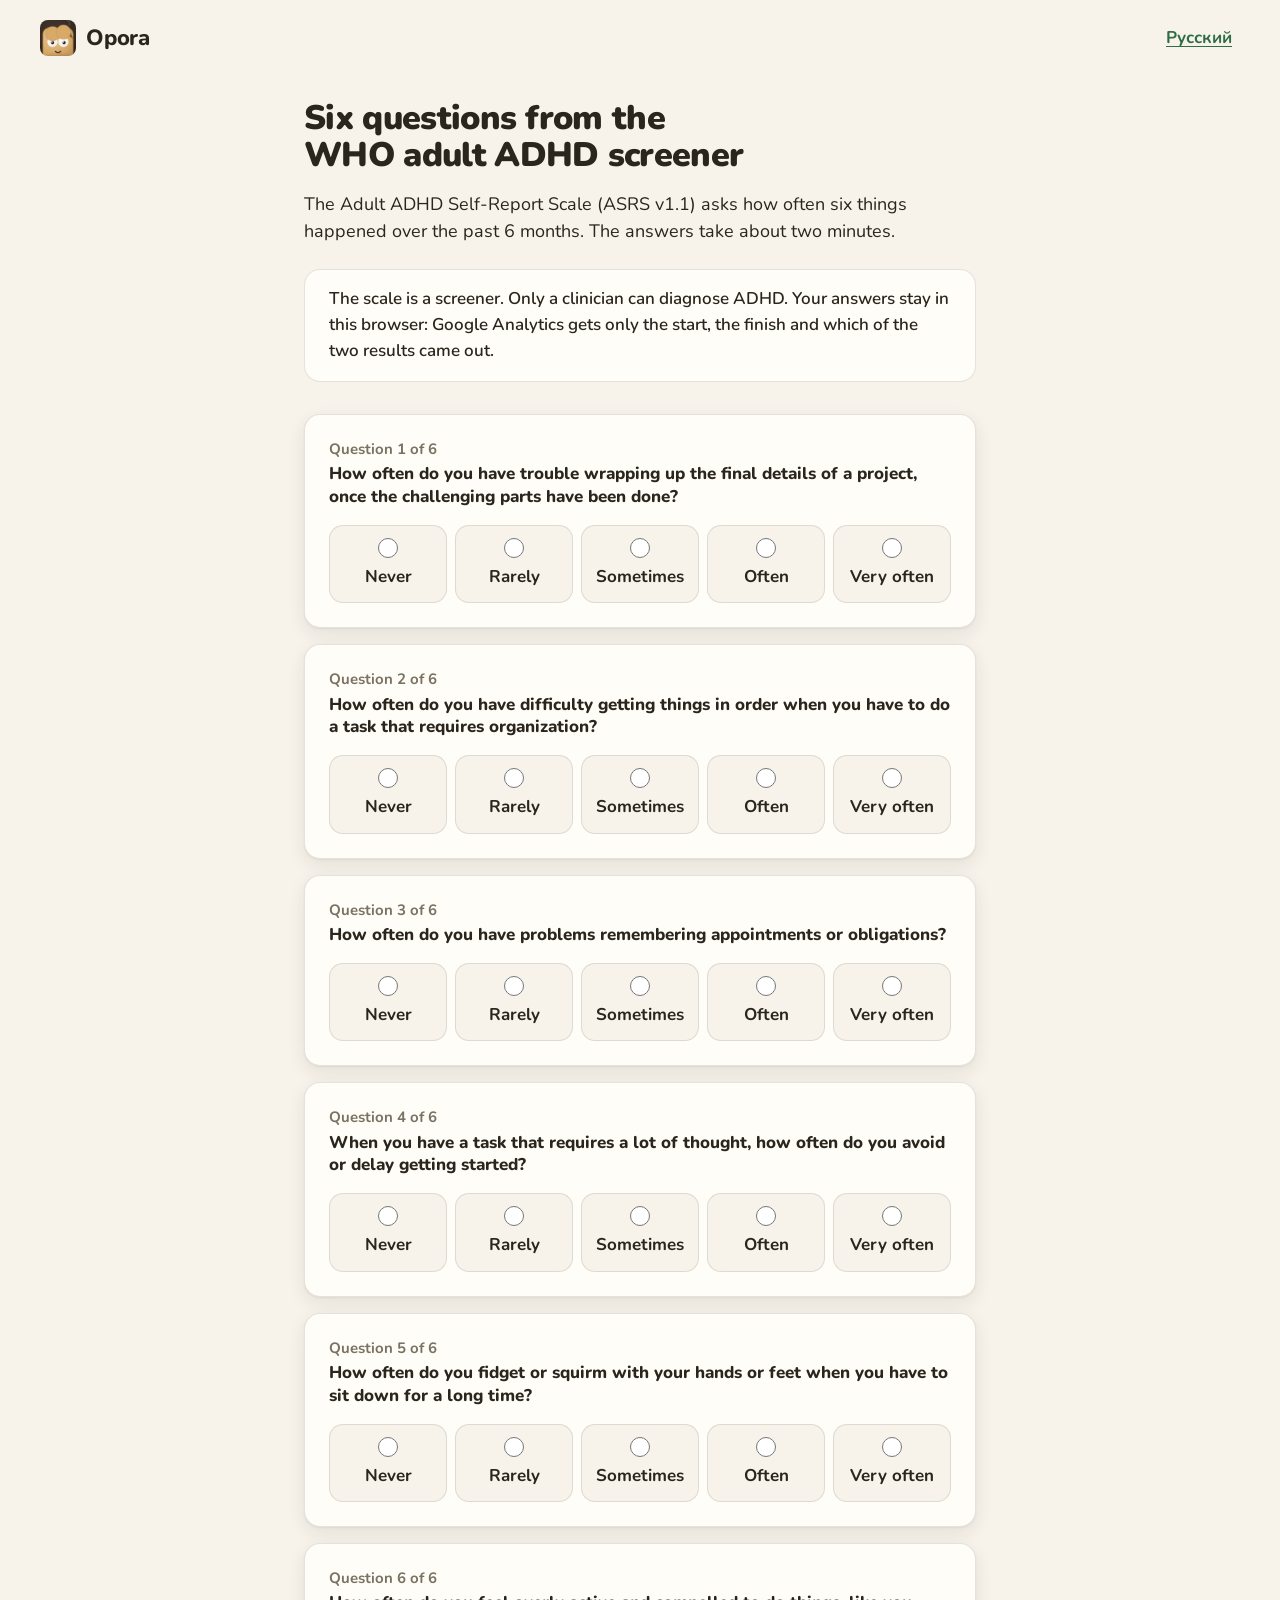
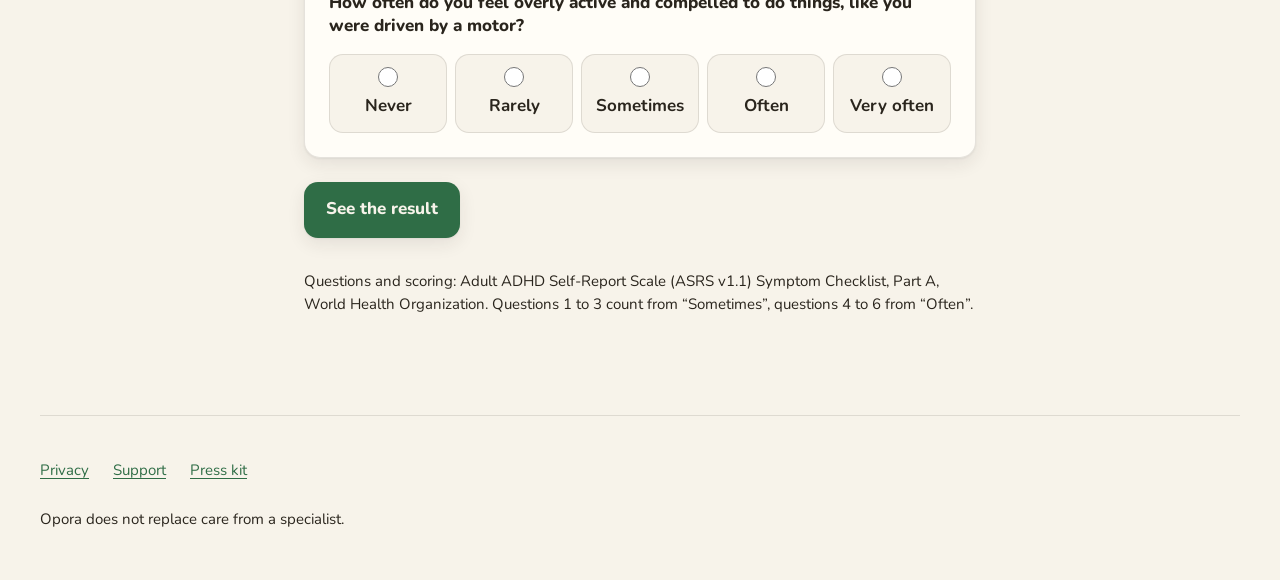
==== adhd-test/index.html @ bbd0e081 "site: getopora.app from opora-ios dae9ee8" ====
<!DOCTYPE html>
<html lang="en">
<head>
<meta charset="utf-8">
<meta name="viewport" content="width=device-width, initial-scale=1, viewport-fit=cover">
<title>Adult ADHD self-check, 6 questions (ASRS v1.1) · Opora</title>
<meta name="description" content="The six screening questions of the WHO Adult ADHD Self-Report Scale (ASRS v1.1), scored in your browser. A screener for adults, with a note on what to do next.">
<link rel="canonical" href="https://getopora.app/adhd-test/">
<link rel="alternate" hreflang="en" href="https://getopora.app/adhd-test/">
<link rel="alternate" hreflang="ru" href="https://getopora.app/ru/adhd-test/">
<link rel="alternate" hreflang="x-default" href="https://getopora.app/adhd-test/">
<meta name="color-scheme" content="light">
<meta name="theme-color" content="#F7F3EA">
<meta name="apple-itunes-app" content="app-id=6800092761">
<meta property="og:type" content="website">
<meta property="og:site_name" content="Opora">
<meta property="og:locale" content="en_US">
<meta property="og:url" content="https://getopora.app/adhd-test/">
<meta property="og:title" content="Six questions from the WHO adult ADHD screener">
<meta property="og:description" content="The six screening questions of the WHO Adult ADHD Self-Report Scale (ASRS v1.1), scored in your browser. A screener for adults, with a note on what to do next.">
<meta property="og:image" content="https://getopora.app/og.png">
<meta name="twitter:card" content="summary_large_image">
<link rel="icon" type="image/png" sizes="64x64" href="../favicon.png">
<link rel="apple-touch-icon" sizes="180x180" href="../apple-touch-icon.png">
<link rel="stylesheet" href="../fonts/nunito.css">
<link rel="stylesheet" href="../site.css">
<script src="../ga.js" defer></script>
<script src="../adhd-test.js" defer></script>
</head>
<body>
<a class="skip-link" href="#main">Skip to content</a>

<header class="wrap site-header">
  <a class="brand" href="../"><img src="../logo.webp" alt="" width="36" height="36">Opora</a>
  <a class="lang-switch" href="../ru/adhd-test/" hreflang="ru" lang="ru">Русский</a>
</header>

<main id="main" class="wrap test">
  <h1 class="test-title">Six questions from the WHO adult ADHD screener</h1>
  <p class="test-lead">The Adult ADHD Self-Report Scale (ASRS v1.1) asks how often six things happened over the past 6 months. The answers take about two minutes.</p>
  <p class="test-note">The scale is a screener. Only a clinician can diagnose ADHD. Your answers stay in this browser: Google Analytics gets only the start, the finish and which of the two results came out.</p>

  <form class="test-form" novalidate>
      <fieldset class="test-q" id="q1">
        <legend><span class="test-q-num">Question 1 of 6</span>How often do you have trouble wrapping up the final details of a project, once the challenging parts have been done?</legend>
        <div class="test-scale">
          <label class="test-option"><input type="radio" name="q1" value="0" required>Never</label>
          <label class="test-option"><input type="radio" name="q1" value="1" required>Rarely</label>
          <label class="test-option"><input type="radio" name="q1" value="2" required>Sometimes</label>
          <label class="test-option"><input type="radio" name="q1" value="3" required>Often</label>
          <label class="test-option"><input type="radio" name="q1" value="4" required>Very often</label>
        </div>
        <p class="test-missing" hidden>Question 1 has no answer yet.</p>
      </fieldset>
      <fieldset class="test-q" id="q2">
        <legend><span class="test-q-num">Question 2 of 6</span>How often do you have difficulty getting things in order when you have to do a task that requires organization?</legend>
        <div class="test-scale">
          <label class="test-option"><input type="radio" name="q2" value="0" required>Never</label>
          <label class="test-option"><input type="radio" name="q2" value="1" required>Rarely</label>
          <label class="test-option"><input type="radio" name="q2" value="2" required>Sometimes</label>
          <label class="test-option"><input type="radio" name="q2" value="3" required>Often</label>
          <label class="test-option"><input type="radio" name="q2" value="4" required>Very often</label>
        </div>
        <p class="test-missing" hidden>Question 2 has no answer yet.</p>
      </fieldset>
      <fieldset class="test-q" id="q3">
        <legend><span class="test-q-num">Question 3 of 6</span>How often do you have problems remembering appointments or obligations?</legend>
        <div class="test-scale">
          <label class="test-option"><input type="radio" name="q3" value="0" required>Never</label>
          <label class="test-option"><input type="radio" name="q3" value="1" required>Rarely</label>
          <label class="test-option"><input type="radio" name="q3" value="2" required>Sometimes</label>
          <label class="test-option"><input type="radio" name="q3" value="3" required>Often</label>
          <label class="test-option"><input type="radio" name="q3" value="4" required>Very often</label>
        </div>
        <p class="test-missing" hidden>Question 3 has no answer yet.</p>
      </fieldset>
      <fieldset class="test-q" id="q4">
        <legend><span class="test-q-num">Question 4 of 6</span>When you have a task that requires a lot of thought, how often do you avoid or delay getting started?</legend>
        <div class="test-scale">
          <label class="test-option"><input type="radio" name="q4" value="0" required>Never</label>
          <label class="test-option"><input type="radio" name="q4" value="1" required>Rarely</label>
          <label class="test-option"><input type="radio" name="q4" value="2" required>Sometimes</label>
          <label class="test-option"><input type="radio" name="q4" value="3" required>Often</label>
          <label class="test-option"><input type="radio" name="q4" value="4" required>Very often</label>
        </div>
        <p class="test-missing" hidden>Question 4 has no answer yet.</p>
      </fieldset>
      <fieldset class="test-q" id="q5">
        <legend><span class="test-q-num">Question 5 of 6</span>How often do you fidget or squirm with your hands or feet when you have to sit down for a long time?</legend>
        <div class="test-scale">
          <label class="test-option"><input type="radio" name="q5" value="0" required>Never</label>
          <label class="test-option"><input type="radio" name="q5" value="1" required>Rarely</label>
          <label class="test-option"><input type="radio" name="q5" value="2" required>Sometimes</label>
          <label class="test-option"><input type="radio" name="q5" value="3" required>Often</label>
          <label class="test-option"><input type="radio" name="q5" value="4" required>Very often</label>
        </div>
        <p class="test-missing" hidden>Question 5 has no answer yet.</p>
      </fieldset>
      <fieldset class="test-q" id="q6">
        <legend><span class="test-q-num">Question 6 of 6</span>How often do you feel overly active and compelled to do things, like you were driven by a motor?</legend>
        <div class="test-scale">
          <label class="test-option"><input type="radio" name="q6" value="0" required>Never</label>
          <label class="test-option"><input type="radio" name="q6" value="1" required>Rarely</label>
          <label class="test-option"><input type="radio" name="q6" value="2" required>Sometimes</label>
          <label class="test-option"><input type="radio" name="q6" value="3" required>Often</label>
          <label class="test-option"><input type="radio" name="q6" value="4" required>Very often</label>
        </div>
        <p class="test-missing" hidden>Question 6 has no answer yet.</p>
      </fieldset>
    <button class="button button-primary test-submit" type="submit">See the result</button>
  </form>

  <section class="test-result" tabindex="-1" hidden>
    <div class="panel test-result-panel">
      <div data-band="consistent" hidden>
        <h2 class="test-result-title">The answers match the pattern the screener looks for</h2>
        <p><span data-count></span> of 6 answers fall in the range the WHO scoring counts. Four or more is consistent with ADHD in adults. A clinician can confirm it with a full assessment, so take these six answers to the appointment.</p>
      </div>
      <div data-band="below_threshold" hidden>
        <h2 class="test-result-title">The answers fall below the screener’s threshold</h2>
        <p><span data-count></span> of 6 answers fall in the range the WHO scoring counts, and the threshold is four. The screener misses some adults with ADHD. If focus trouble gets in the way of work or home life, ask a clinician.</p>
      </div>
    </div>
    <div class="panel test-opora">
      <img src="../art/frozen-happy.webp" width="424" height="512" alt="" loading="lazy">
      <div>
        <h2 class="test-opora-title">What Opora does</h2>
        <ul class="test-opora-list">
          <li>A visual timer set to your own focus length, from 12 to 40 minutes.</li>
          <li>A first round of 5 minutes, short enough to start on a bad day.</li>
          <li>CBT and DBT skills for the moments you stall.</li>
        </ul>
        <a class="button button-primary" data-install href="https://apps.apple.com/app/apple-store/id6800092761?pt=129292304&amp;ct=adhd-test&amp;mt=8">Get Opora on the App Store <span class="button-tag">free</span></a>
        <p class="test-fine">For iPhone with iOS&nbsp;17 or later. Opora does not replace care from a specialist.</p>
      </div>
    </div>
    <button class="button button-secondary test-again" type="button">Answer again</button>
  </section>

  <p class="test-source">Questions and scoring: Adult ADHD Self-Report Scale (ASRS v1.1) Symptom Checklist, Part A, World Health Organization. Questions 1 to 3 count from “Sometimes”, questions 4 to 6 from “Often”.</p>
</main>

<footer class="wrap site-footer">
  <ul class="footer-links" role="list">
    <li><a href="../privacy.html">Privacy</a></li>
    <li><a href="../support.html">Support</a></li>
    <li><a href="../press/">Press kit</a></li>
  </ul>
  <p>Opora does not replace care from a specialist.</p>
</footer>
</body>
</html>
---- fonts/nunito.css ----
@font-face {
  font-family: 'Nunito';
  font-style: normal;
  font-display: swap;
  font-weight: 200 1000;
  src: url(nunito-cyrillic-wght-normal.woff2) format('woff2-variations');
  unicode-range: U+0301,U+0400-045F,U+0490-0491,U+04B0-04B1,U+2116;
}
@font-face {
  font-family: 'Nunito';
  font-style: normal;
  font-display: swap;
  font-weight: 200 1000;
  src: url(nunito-latin-ext-wght-normal.woff2) format('woff2-variations');
  unicode-range: U+0100-02BA,U+02BD-02C5,U+02C7-02CC,U+02CE-02D7,U+02DD-02FF,U+0304,U+0308,U+0329,U+1D00-1DBF,U+1E00-1E9F,U+1EF2-1EFF,U+2020,U+20A0-20AB,U+20AD-20C0,U+2113,U+2C60-2C7F,U+A720-A7FF;
}
@font-face {
  font-family: 'Nunito';
  font-style: normal;
  font-display: swap;
  font-weight: 200 1000;
  src: url(nunito-latin-wght-normal.woff2) format('woff2-variations');
  unicode-range: U+0000-00FF,U+0131,U+0152-0153,U+02BB-02BC,U+02C6,U+02DA,U+02DC,U+0304,U+0308,U+0329,U+2000-206F,U+20AC,U+2122,U+2191,U+2193,U+2212,U+2215,U+FEFF,U+FFFD;
}
---- site.css ----
/* Opora site: one stylesheet for every page. Token names follow DESIGN.md. */

:root {
  --paper: #F7F3EA;
  --surface: #FFFDF7;
  --ink: #2A251D;
  --ink-muted: #7A7263; /* 4.68:1 on surface, 4.30:1 on paper: muted text lives on surface only */
  --forest: #2F6D46;
  --sky: #4E7FA6;
  --amber: #D98E2B;
  --buffalo: #C0533A;
  --elephant: #5F7386;
  --rabbit: #4C8A55;
  --panda: #8A8578;
  --panda-text: #6F6A5E;
  --on-forest: #F7F3EA;
  --on-amber: #2A251D;
  --shade: 42 37 29;
  --well: var(--paper);
  color-scheme: light;
}

/* The night panel is the one dark block on the always-light site. */
.theme-night {
  --paper: #131A25;
  --surface: #1F2837;
  --ink: #F2EDE3;
  --ink-muted: #97A3B2;
  --forest: #8FC7A0;
  --sky: #89C4E3;
  --amber: #E8A33D;
  --on-forest: #131A25;
  --on-amber: #131A25;
  --shade: 2 5 17;
  color-scheme: dark;
  color: var(--ink);
}

/* Derived tokens are declared on both roots so the night panel recomputes them from its own ink. */
:root, .theme-night {
  --line: color-mix(in srgb, var(--ink) 12%, transparent);
  --fill-muted: color-mix(in srgb, var(--ink) 7%, var(--paper));
  --shadow-card: 0 1px 2px rgb(var(--shade) / .06), 0 6px 18px rgb(var(--shade) / .09);
  --shadow-float: 0 2px 4px rgb(var(--shade) / .07), 0 12px 28px rgb(var(--shade) / .14);
}

:root {
  --font-rounded: ui-rounded, "SF Pro Rounded", Nunito, system-ui, sans-serif;

  --text-caption: .75rem;
  --text-subheadline: .9375rem;
  --text-lead: 1.125rem;
  --text-body: 1.0625rem;
  --text-headline: 1.0625rem;
  --text-title2: 1.375rem;
  --text-title: 1.75rem;
  --text-large-title: 2.125rem;
  --text-section: clamp(1.625rem, 1rem + 2.4vw, 2.75rem);
  --text-display: clamp(1.875rem, 1.2rem + 2.8vw, 4rem);

  --space-xs: .25rem;
  --space-sm: .5rem;
  --space-md: 1rem;
  --space-lg: 1.5rem;
  --space-xl: 2rem;
  --space-2xl: 3rem;
  --space-section: clamp(4rem, 3rem + 4vw, 7rem);

  --radius-card: 16px;
  --radius-button: 14px;
  --radius-chip: 999px;

  --ease-out: cubic-bezier(.23, 1, .32, 1);
  --gutter: 1rem;
}

@media (min-width: 48rem) {
  :root { --gutter: 2rem; }
}

/* Base */

*, *::before, *::after { box-sizing: border-box; }

html {
  background: var(--paper);
  color: var(--ink);
  -webkit-text-size-adjust: 100%;
  text-size-adjust: 100%;
  scrollbar-color: color-mix(in srgb, var(--ink) 50%, transparent) var(--paper);
}

body {
  margin: 0;
  background: var(--paper);
  color: var(--ink);
  font: 400 var(--text-body)/1.55 var(--font-rounded);
  overflow-wrap: break-word;
  accent-color: var(--forest);
  -webkit-font-smoothing: antialiased;
  -moz-osx-font-smoothing: grayscale;
}

img, svg { display: block; max-width: 100%; }
img { height: auto; }

h1, h2, h3, p, ul, ol, dl, dd, figure { margin: 0; }
h1, h2, h3 { line-height: 1.1; text-wrap: balance; }
p, li, dd { text-wrap: pretty; }
b, strong { font-weight: 800; }

a {
  color: var(--forest);
  text-decoration-thickness: from-font;
  text-underline-offset: .18em;
  text-decoration-skip-ink: auto;
}
a:hover { text-decoration-thickness: 2px; }

:focus-visible { outline: 3px solid var(--forest); outline-offset: 3px; }

::selection { background: color-mix(in srgb, var(--forest) 24%, var(--surface)); color: var(--ink); }

.visually-hidden {
  position: absolute !important;
  width: 1px; height: 1px;
  margin: -1px; padding: 0;
  overflow: hidden;
  clip-path: inset(50%);
  white-space: nowrap;
  border: 0;
}

.skip-link {
  position: absolute;
  inset-inline-start: var(--gutter);
  top: var(--space-sm);
  z-index: 10;
  padding: .75rem 1.25rem;
  border-radius: var(--radius-button);
  background: var(--forest);
  color: var(--on-forest);
  font-weight: 800;
  text-decoration: none;
  transform: translateY(-200%);
}
.skip-link:focus-visible { transform: none; }

.wrap {
  width: min(100% - 2 * var(--gutter), 75rem);
  margin-inline: auto;
}

/* Header and footer */

.site-header {
  display: flex;
  flex-wrap: wrap; /* at 200% text the language link drops below the brand instead of overlapping it */
  align-items: center;
  justify-content: space-between;
  gap: var(--space-xs) var(--space-md);
  padding-block: var(--space-md);
}

.brand {
  display: inline-flex;
  align-items: center;
  gap: .625rem;
  min-height: 2.75rem;
  color: var(--ink);
  font-weight: 800;
  font-size: var(--text-title2);
  letter-spacing: -.01em;
  text-decoration: none;
}
.brand img { width: 2.25rem; height: 2.25rem; border-radius: 22%; }

.lang-switch {
  display: inline-flex;
  align-items: center;
  min-height: 2.75rem;
  padding-inline: var(--space-sm);
  font-weight: 700;
}

.site-footer {
  margin-top: var(--space-section);
  padding-block: var(--space-xl) var(--space-2xl);
  border-top: 1px solid var(--line);
  display: grid;
  grid-template-columns: minmax(0, 1fr);
  gap: var(--space-md);
  font-size: var(--text-subheadline);
}
.site-footer a { overflow-wrap: anywhere; }
.footer-links {
  display: flex;
  flex-wrap: wrap;
  gap: var(--space-xs) var(--space-lg);
  padding: 0;
  list-style: none;
}
.footer-links a { display: inline-flex; align-items: center; min-height: 2.75rem; }
.footer-links [aria-current="page"] { color: var(--ink); font-weight: 700; text-decoration: none; }

/* Buttons and chips */

.button {
  display: inline-flex;
  flex-wrap: wrap;
  align-items: center;
  justify-content: center;
  gap: .375rem .75rem;
  min-height: 3.5rem;
  padding: calc(.75rem - 1px) calc(1.375rem - 1px);
  border: 1px solid transparent; /* forced-colors mode paints it, so the button keeps its shape */
  border-radius: var(--radius-button);
  font: inherit;
  font-size: var(--text-body);
  font-weight: 800;
  line-height: 1.2;
  text-align: center;
  text-decoration: none;
  cursor: pointer;
  -webkit-tap-highlight-color: transparent;
}
.button-primary {
  background: var(--forest);
  color: var(--on-forest);
  box-shadow: var(--shadow-card);
}
.button-tag {
  padding: 1px .5rem;
  border: 1px solid transparent;
  border-radius: var(--radius-chip);
  background: var(--on-forest);
  color: var(--forest);
  font-size: var(--text-subheadline);
  font-weight: 800;
  line-height: 1.4;
}

.chips {
  display: flex;
  flex-wrap: wrap;
  gap: var(--space-sm);
  padding: 0;
  list-style: none;
}
.chip {
  padding: .25rem .75rem;
  border: 1px solid transparent;
  border-radius: var(--radius-chip);
  background: var(--fill-muted);
  color: var(--ink);
  font-size: var(--text-subheadline);
  font-weight: 600;
  line-height: 1.35;
}

/* Panels, stages, bubbles */

.panel {
  background: var(--surface);
  border: 1px solid var(--line);
  border-radius: var(--radius-card);
  box-shadow: var(--shadow-card);
  overflow: hidden;
}

.panel-body {
  display: grid;
  align-content: start;
  gap: var(--space-sm);
  padding: var(--space-lg);
}
.panel-body p { max-width: 36rem; } /* ch runs wide in Nunito: 62ch gave 80+ characters a line */
.panel-title {
  font-size: var(--text-title2);
  font-weight: 800;
  line-height: 1.2;
  letter-spacing: -.01em;
}
.muted { color: var(--ink-muted); }
.nowrap { white-space: nowrap; }

/* A stage is the paper backdrop a weirdo stands on: time, bubble, the weirdo and a piece of the app.
   Its panel is a size container, so the layout follows the panel width and the text size, not the viewport. */
.stage {
  --who: min(11rem, 28cqi);
  display: grid;
  grid-template-columns: minmax(0, 1fr) var(--who);
  grid-template-areas: "time time" "bubble bubble" "prop who";
  grid-template-rows: 1fr auto auto; /* spare height goes above the bubble, so its tail stays on the speaker */
  align-items: end;
  gap: var(--space-sm) var(--space-md);
  padding: var(--space-lg) var(--space-lg) 0;
  background: var(--paper);
}
.stage.is-flipped {
  grid-template-columns: var(--who) minmax(0, 1fr);
  grid-template-areas: "time time" "bubble bubble" "who prop";
}
.stage-who { grid-area: who; width: 100%; }
/* Puddle's art is 45% empty air above the body: tuck it under the bubble row. */
.stage-who.is-low { margin-top: calc(var(--who) * -.46); }
.stage-prop { grid-area: prop; min-width: 0; margin-bottom: var(--space-lg); }

.time-caption {
  grid-area: time;
  align-self: start;
  font-size: var(--text-subheadline);
  font-weight: 700;
  line-height: 1.35;
  font-variant-numeric: tabular-nums;
}
.time-caption span { font-weight: 400; }

.bubble {
  grid-area: bubble;
  justify-self: end;
  position: relative;
  max-width: min(100%, 20ch);
  margin-bottom: .75rem;
  padding: .5rem 1rem .75rem;
  border-radius: 1.25rem;
  background: var(--surface);
  color: var(--ink);
  font-size: var(--text-lead);
  font-weight: 800;
  line-height: 1.3;
  filter: drop-shadow(0 1px 1px rgb(var(--shade) / .08)) drop-shadow(0 6px 10px rgb(var(--shade) / .1));
}
.bubble::after {
  content: "";
  position: absolute;
  top: calc(100% - 1px);
  inset-inline-end: calc(var(--who) / 2 - .6rem);
  width: 1.1rem;
  height: .8rem;
  background: inherit;
  clip-path: polygon(0 0, 100% 0, 20% 100%);
}
.is-flipped .bubble { justify-self: start; }
.is-flipped .bubble::after {
  inset-inline-end: auto;
  inset-inline-start: calc(var(--who) / 2 - .6rem);
  clip-path: polygon(0 0, 100% 0, 80% 100%);
}

/* Small pieces of the app inside a stage. They show content and never pose as controls. */
.app-card {
  padding: .75rem 1rem;
  border-radius: var(--radius-card);
  background: var(--surface);
  box-shadow: var(--shadow-card);
  font-size: var(--text-subheadline);
  line-height: 1.4;
  -webkit-hyphens: auto;
  hyphens: auto;
}
.app-card-title { font-weight: 800; }
.app-card ul { margin-top: .375rem; padding-inline-start: 1.1rem; }
.app-card li + li { margin-top: .125rem; }

.phase { display: flex; align-items: center; gap: .625rem; font-weight: 700; }
.phase + .phase { margin-top: .625rem; }
.phase svg { flex: none; width: 1.75rem; height: 1.75rem; }

.animal-list { display: grid; gap: .375rem; list-style: none; }
.animal-list li { display: flex; flex-wrap: wrap; align-items: center; column-gap: .5rem; }
.animal-list li::before {
  content: "";
  flex: none;
  width: .625rem;
  height: .625rem;
  border-radius: 50%;
  background: var(--animal);
}

.equation { display: flex; flex-wrap: wrap; align-items: center; gap: .25rem .5rem; margin-top: .5rem; font-weight: 700; }
.fraction { display: inline-grid; min-width: 0; text-align: center; }
.fraction span { overflow-wrap: anywhere; }
.fraction span:first-child { padding: 0 .25rem .125rem; border-bottom: 2px solid currentColor; }
.fraction span:last-child { padding: .125rem .25rem 0; }

/* Narrow panels (phones, the 5-column panels near 56rem): the bubble moves into the weirdo's column,
   right above his head, and the app card takes the other column. */
@container (max-width: 24em) {
  .stage {
    --who: min(8.5rem, 38cqi);
    grid-template-areas: "time time" "prop bubble" "prop who";
    grid-template-rows: auto 1fr auto;
    padding: var(--space-md) var(--space-md) 0;
  }
  .stage.is-flipped { grid-template-areas: "time time" "bubble prop" "who prop"; }
  .stage .bubble { justify-self: stretch; align-self: end; max-width: none; padding-inline: .75rem; font-size: var(--text-subheadline); }
  .stage-prop { align-self: start; }
  .app-card { padding: .75rem; }
}
/* Large text in a narrow panel: one column, the card under the weirdo at full width. */
@container (max-width: 16em) {
  .stage, .stage.is-flipped {
    --who: min(9rem, 50cqi);
    grid-template-columns: minmax(0, 1fr);
    grid-template-areas: "time" "bubble" "who" "prop";
    grid-template-rows: auto;
  }
  .stage .bubble { justify-self: end; max-width: 100%; }
  .stage.is-flipped .bubble { justify-self: start; }
  .stage-who { width: var(--who); justify-self: end; }
  .is-flipped .stage-who { justify-self: start; }
  .stage-prop { align-self: auto; }
}

/* Sections */

.section { margin-top: var(--space-section); }
.section-title {
  max-width: 24ch;
  font-size: var(--text-section);
  font-weight: 900;
  line-height: 1.08;
  letter-spacing: -.02em;
}
.section-lead { max-width: 52ch; margin-top: var(--space-sm); font-size: var(--text-lead); }
.section-lead + .section-lead { margin-top: var(--space-sm); }

/* Hero. Phones: Cubie and his bubble above the headline, no panel. Wide screens: one panel, stage beside the pitch. */

.hero { margin-top: var(--space-xs); }

.hero-panel {
  display: grid;
  grid-template-columns: min(6.5rem, 28vw) minmax(0, 1fr);
  grid-template-areas:
    "who say"
    "title title"
    "lead lead"
    "cta cta"
    "chips chips"
    "fine fine"
    "note note";
  column-gap: var(--space-md);
  align-items: end;
}
.hero-pitch, .hero-stage { display: contents; }

.hero-say { grid-area: say; display: flex; flex-direction: column; align-items: flex-start; gap: var(--space-sm); padding-bottom: var(--space-md); }
.hero-say .time-caption { align-self: flex-start; }
.hero-say .bubble { margin: 0; max-width: 100%; }
.hero-say .bubble::after {
  top: auto;
  bottom: .9rem;
  inset-inline-start: -.7rem;
  inset-inline-end: auto;
  width: .8rem;
  height: 1rem;
  clip-path: polygon(100% 0, 100% 100%, 0 80%);
}
.hero-who { grid-area: who; width: 100%; }

.hero-title {
  grid-area: title;
  margin-top: var(--space-lg);
  font-size: var(--text-display);
  font-weight: 900;
  line-height: 1.04;
  letter-spacing: -.03em;
}
.hero-lead { grid-area: lead; margin-top: var(--space-md); max-width: 40ch; font-size: var(--text-lead); line-height: 1.5; }
.hero-cta { grid-area: cta; margin-top: var(--space-lg); }
.hero-chips { grid-area: chips; margin-top: var(--space-lg); }
.hero-fine { grid-area: fine; margin-top: var(--space-md); max-width: 44ch; font-size: var(--text-subheadline); }
.hero-note { grid-area: note; margin-top: var(--space-xl); }

.notification {
  width: min(100%, 22rem);
  padding: .75rem 1rem 1rem;
  border-radius: var(--radius-card);
  background: var(--surface);
  box-shadow: var(--shadow-float);
  font-size: var(--text-subheadline);
  line-height: 1.35;
}
.notification-head { display: flex; align-items: center; gap: .5rem; margin-bottom: .375rem; font-size: var(--text-caption); font-weight: 700; }
.notification-head img { width: 1.25rem; height: 1.25rem; border-radius: 22%; }
.notification-head .muted { margin-inline-start: auto; font-weight: 400; }
.notification-title { font-weight: 800; }

@media (max-width: 30rem) {
  .hero-cta { width: 100%; }
}

@media (min-width: 56rem) {
  .hero-panel {
    grid-template-columns: minmax(0, 1fr) minmax(0, 1.08fr);
    grid-template-areas: "stage pitch";
    column-gap: 0;
    align-items: stretch;
    background: var(--surface);
    border: 1px solid var(--line);
    border-radius: var(--radius-card);
    box-shadow: var(--shadow-card);
    overflow: hidden;
  }
  .hero-stage {
    --who: min(16rem, 17vw);
    grid-area: stage;
    display: grid;
    grid-template-columns: minmax(0, 1fr) var(--who);
    grid-template-areas: "say say" "note who";
    grid-template-rows: 1fr auto; /* spare height sits above the bubble, so the tail lands on Cubie */
    align-items: end;
    column-gap: var(--space-md);
    padding: var(--space-xl) var(--space-xl) 0;
    background: var(--paper);
  }
  .hero-pitch {
    grid-area: pitch;
    display: grid;
    align-content: center;
    justify-items: start;
    padding: var(--space-2xl) clamp(2rem, 4vw, 4rem);
  }
  .hero-pitch > * { grid-area: auto; }
  .hero-title { margin-top: 0; }
  .hero-say { align-self: stretch; align-items: stretch; justify-content: space-between; gap: var(--space-lg); }
  .hero-say .bubble {
    align-self: flex-end;
    max-width: 13ch;
    margin-bottom: .75rem;
    font-size: var(--text-title2);
  }
  .hero-say .bubble::after {
    top: calc(100% - 1px);
    bottom: auto;
    inset-inline-start: auto;
    inset-inline-end: calc(var(--who) / 2 - .6rem);
    width: 1.2rem;
    height: .9rem;
    clip-path: polygon(0 0, 100% 0, 20% 100%);
  }
  .hero-note { align-self: end; margin: 0 0 var(--space-xl); }

  /* 404: Picklenaut stands alone on the stage, so he takes the middle and his bubble gets room. */
  .hero-stage.is-solo {
    grid-template-columns: minmax(0, 1fr) var(--who) minmax(0, 1fr);
    grid-template-areas: "say say say" ". who .";
    align-content: end;
  }
  .is-solo .hero-say { justify-content: flex-end; }
  .is-solo .hero-say .bubble { align-self: center; max-width: 20ch; }
  .is-solo .hero-say .bubble::after { inset-inline-end: calc(50% - .6rem); }
}

/* The day strip */

.strip, .night-row { display: grid; gap: var(--space-lg); margin-top: var(--space-xl); }
.strip > .panel, .night-row > .panel { display: grid; grid-template-columns: minmax(0, 1fr); grid-template-rows: 1fr auto; container-type: inline-size; }
/* The heading and text come first for screen readers; the stage still shows on top. */
.panel > .stage, .panel > .grove-figure { order: -1; }

@media (min-width: 56rem) {
  .strip, .night-row { grid-template-columns: repeat(12, minmax(0, 1fr)); }
  .span-7 { grid-column: span 7; }
  .span-5 { grid-column: span 5; }
  .stage { min-height: 19rem; }
}

@media (max-width: 30rem) {
  .panel-body { padding: var(--space-md) var(--space-md) var(--space-lg); }
}

.stage-sleeper { grid-area: prop; justify-self: end; width: calc(var(--who) * .75); }

.seed-card { max-width: 22rem; margin-block: var(--space-sm); background: var(--paper); box-shadow: none; }
.seed-card .app-card-title { font-size: var(--text-body); }

/* The grove fills its stage row, so a panel stretched beside the taller night panel shows more hill, not blank paper. */
.grove-figure { display: grid; padding: var(--space-lg); background: var(--paper); }
.grove-figure img { width: 100%; height: 100%; aspect-ratio: 1; object-fit: cover; object-position: 50% 100%; border-radius: var(--radius-card); }

/* Screens */

.screens-rail {
  display: grid;
  grid-auto-flow: column;
  grid-auto-columns: min(64%, 15rem);
  gap: var(--space-md);
  margin: var(--space-xl) calc(-1 * var(--gutter)) 0;
  padding: 0 var(--gutter) var(--space-md);
  overflow-x: auto;
  overscroll-behavior-x: contain;
  scroll-snap-type: x mandatory;
  scroll-padding-inline: var(--gutter);
  list-style: none;
}
.screens-rail li { scroll-snap-align: start; }
.screens-rail img { width: 100%; border-radius: var(--radius-card); box-shadow: var(--shadow-card); }
.screens-rail:focus-visible, .screens-rail a:focus-visible { outline-offset: -3px; } /* the scroller clips a ring drawn outside */

@media (min-width: 48rem) {
  .screens-rail {
    grid-auto-flow: row;
    grid-template-columns: repeat(4, minmax(0, 1fr));
    gap: var(--space-lg);
    margin-inline: 0;
    padding: 0;
    overflow: visible;
  }
}

/* The cast */

.cast-grid {
  display: grid;
  grid-template-columns: repeat(auto-fill, minmax(min(100%, 7rem), 1fr));
  gap: var(--space-sm);
  margin-top: var(--space-xl);
  padding: 0;
  list-style: none;
}
@media (min-width: 40rem) {
  .cast-grid { grid-template-columns: repeat(4, minmax(0, 1fr)); gap: var(--space-md); }
}
@media (min-width: 64rem) {
  .cast-grid { grid-template-columns: repeat(5, minmax(0, 1fr)); }
}

.cast-card {
  display: flex;
  flex-direction: column;
  background: var(--surface);
  border: 1px solid var(--line);
  border-radius: var(--radius-card);
  box-shadow: var(--shadow-card);
}
/* No overflow clip on the card: a hop may rise past its top edge. */
.cast-portrait {
  --pad: var(--space-md);
  position: relative;
  display: block;
  width: 100%;
  padding: var(--pad) var(--pad) 0;
  border: 0;
  border-radius: calc(var(--radius-card) - 1px) calc(var(--radius-card) - 1px) 0 0;
  background: var(--well);
  color: inherit;
  font: inherit;
  cursor: pointer;
  -webkit-tap-highlight-color: transparent;
}
.cast-portrait:focus-visible { outline-offset: -4px; }
.cast-portrait:active { background: color-mix(in srgb, var(--ink) 6%, var(--well)); }
.cast-portrait img { width: min(100%, 8.5rem); margin-inline: auto; transform-origin: 50% 100%; }
/* The clip frame holds the 424x512 art 730/768 wide, centered, 40/1024 above its bottom; the video lines that box up with the img. */
.cast-portrait video {
  --art: min(100% - 2 * var(--pad), 8.5rem);
  position: absolute;
  left: 50%;
  bottom: 0;
  width: calc(var(--art) / .9505);
  aspect-ratio: 3 / 4;
  margin-bottom: calc(var(--art) / .9505 * -.0521);
  translate: -50% 0;
  opacity: 0;
  pointer-events: none;
  /* The encoded cream sits within 2 levels of --well: short side and top fades hide what is left of the seam. */
  -webkit-mask: linear-gradient(90deg, transparent, #000 4% 96%, transparent), linear-gradient(transparent, #000 6%);
  -webkit-mask-composite: source-in;
  mask: linear-gradient(90deg, transparent, #000 4% 96%, transparent), linear-gradient(transparent, #000 6%);
  mask-composite: intersect;
}
.cast-portrait.is-playing, .cast-portrait.is-playing:hover, .cast-portrait.is-playing:active { background: var(--well); }
.cast-portrait.is-playing video { opacity: 1; }
/* Where site.js plays clips instead of hops, the portrait clips them to its rounded box, fade-out included. */
@media (prefers-reduced-motion: no-preference) {
  .cast-portrait[data-clip] { overflow: hidden; }
}
.cast-text { display: grid; gap: .25rem; padding: .5rem .75rem .75rem; }
.cast-name {
  display: flex;
  flex-wrap: wrap;
  align-items: center;
  gap: .25rem .5rem;
  font-size: var(--text-headline);
  font-weight: 800;
  line-height: 1.3;
  -webkit-hyphens: auto;
  hyphens: auto;
  overflow-wrap: anywhere; /* at 200% text a long name breaks inside its card */
}
.cast-line { color: var(--ink-muted); font-size: var(--text-subheadline); line-height: 1.4; }

.level {
  display: inline-block;
  min-width: 1.5rem;
  padding: .125rem .5rem;
  border-radius: var(--radius-chip);
  background: var(--amber);
  color: var(--on-amber);
  font-size: var(--text-caption);
  font-weight: 800;
  line-height: 1.4;
  text-align: center;
  font-variant-numeric: tabular-nums;
}

/* Phones: after the base cast rules so these win. */
@media (max-width: 39.99rem) {
  .cast-portrait { --pad: var(--space-sm); }
  .cast-text { padding: .5rem .5rem .75rem; }
  /* The level sits on its own line, so every card in a row starts its name at the same height. */
  .cast-name { flex-direction: column; align-items: flex-start; font-size: var(--text-subheadline); }
}

/* Free and Plus */

.offer-grid { display: grid; grid-template-columns: minmax(0, 1fr); gap: var(--space-lg); margin-top: var(--space-xl); }
.offer-grid .panel-body { gap: var(--space-md); padding: var(--space-xl) var(--space-lg); }
.offer-grid > .signature { margin-top: 0; }
/* TaxCrab signs under the shorter free panel, beside the longer Plus one. */
@media (min-width: 48rem) {
  .offer-grid {
    grid-template-columns: repeat(2, minmax(0, 1fr));
    grid-template-areas: "free plus" "sig plus";
    align-items: start;
  }
  .offer-free { grid-area: free; }
  .offer-plus { grid-area: plus; }
  .offer-grid > .signature { grid-area: sig; }
  .offer-grid .panel-body { padding: var(--space-xl); }
}

.list { display: grid; gap: .5rem; padding-inline-start: 1.2rem; }
.list li::marker { color: var(--ink-muted); }

/* Signature: the weirdo who speaks signs with a portrait, a name and a lowercase line. */
.signature { display: flex; flex-wrap: wrap; align-items: flex-end; gap: var(--space-md); margin-top: var(--space-xl); }
.signature-face {
  position: relative;
  flex: none;
  width: 5.5rem;
  aspect-ratio: 424 / 512;
  padding: 0;
  border: 0;
  border-radius: var(--radius-button);
  background: none;
  color: inherit;
  font: inherit;
  cursor: pointer;
  -webkit-tap-highlight-color: transparent;
}
.signature-face img { position: absolute; inset: 0; width: 100%; height: 100%; }
.signature-face .face-mood { opacity: 0; }
.signature-face[aria-pressed="true"] .face-rest { opacity: 0; }
.signature-face[aria-pressed="true"] .face-mood { opacity: 1; }
.signature-text { padding-bottom: .5rem; }
.signature-name { font-size: var(--text-headline); font-weight: 800; line-height: 1.3; }
.signature-line { font-size: var(--text-subheadline); line-height: 1.4; }
.panel .signature-name, .panel .signature-line { color: var(--ink-muted); }

/* Questions */

.faq { display: grid; gap: var(--space-lg); max-width: 36rem; margin-top: var(--space-xl); }
.faq dt { font-size: var(--text-headline); font-weight: 800; line-height: 1.3; }
.faq dd { margin-top: .375rem; }

/* Closing */

/* Phones: the closing sits on paper like the hero, so the button keeps the full width. */
.closing-panel { display: grid; grid-template-columns: minmax(0, 1fr); gap: var(--space-lg); }
.closing-line {
  max-width: 22ch;
  font-size: clamp(1.5rem, 1.1rem + 1.4vw, 2.25rem);
  font-weight: 900;
  line-height: 1.12;
  letter-spacing: -.02em;
}
.closing-act { display: grid; justify-items: start; gap: var(--space-sm); }
.closing-panel .signature { margin-top: 0; }
@media (max-width: 30rem) {
  .closing-act .button { width: 100%; }
}
@media (min-width: 48rem) {
  /* Packed columns: Cubie signs beside the line and the button instead of at the far edge. */
  .closing-panel {
    grid-template-columns: auto auto;
    justify-content: start;
    column-gap: 4rem;
    align-items: end;
    padding: var(--space-2xl);
    background: var(--surface);
    border: 1px solid var(--line);
    border-radius: var(--radius-card);
    box-shadow: var(--shadow-card);
  }
  .closing-panel .signature-face { width: 6.5rem; }
  .closing-panel .signature { grid-column: 2; grid-row: 1 / span 2; }
}

/* Russian runs 15-30% longer and Nunito's Cyrillic sets wider. :lang(ru) keeps these off the English page. */

:lang(ru) .hero-title { font-size: clamp(1.875rem, 1.2rem + 2.6vw, 3.5rem); }
@media (min-width: 56rem) {
  /* balance left «которые» alone on a line of the four-line desktop headline */
  :lang(ru) .hero-title { text-wrap: pretty; }
}
/* Крабухгалтер, Скейтокарась and Картофеевна outgrow a 3-column phone card: hyphenate, break only as a last resort. */
:lang(ru) .cast-name {
  -webkit-hyphens: auto;
  hyphens: auto;
  hyphenate-limit-chars: 8 4 4;
  overflow-wrap: anywhere;
}
@media (min-width: 56rem) {
  :lang(ru) .hero-say .bubble { max-width: 18ch; }
}

/* Long legal text: privacy, support, press. */

.prose { max-width: 36rem; } /* about 70 characters a line; ch runs wide in Nunito */
/* «конфиденциальности» is one 18-letter word: the size shrinks on phones and hyphens catch it at 200% text zoom. */
.prose h1, .prose .doc-title {
  font-size: clamp(1.5rem, 1rem + 3vw, var(--text-large-title));
  font-weight: 900;
  letter-spacing: -.02em;
  hyphens: auto;
}
.prose h2, .prose .doc-heading { margin-top: var(--space-2xl); font-size: var(--text-title2); font-weight: 800; }
.prose h3 { margin-top: var(--space-xl); font-size: var(--text-headline); font-weight: 800; }
.prose p, .prose ul, .prose ol { margin-top: var(--space-md); }
.prose ul { padding-inline-start: 1.25rem; }
.prose li + li { margin-top: .5rem; }
.prose li::marker { color: var(--ink-muted); }
.prose a { overflow-wrap: anywhere; }

/* One document in two languages: the Russian part repeats the English one below it, so its title is an h2 at h1 size. */
.doc { padding-top: var(--space-lg); }
.doc-part { scroll-margin-top: var(--space-lg); }
.doc-part + .doc-part { margin-top: var(--space-2xl); padding-top: var(--space-2xl); border-top: 1px solid var(--line); }
.prose .doc-title { margin-top: 0; }
.prose .doc-meta { margin-top: var(--space-sm); font-size: var(--text-subheadline); font-weight: 600; } /* ink: muted fails 4.5:1 on paper */
.prose .doc-short {
  margin-top: var(--space-lg);
  padding: var(--space-md) var(--space-lg);
  background: var(--surface);
  border: 1px solid var(--line);
  border-radius: var(--radius-card);
}

/* Motion: only on request, and only for people who have not asked the system for less. */

@media (hover: hover) and (pointer: fine) {
  .button-primary:hover { background: color-mix(in srgb, var(--forest) 80%, var(--ink)); }
  .button-secondary:hover { background: var(--fill-muted); }
  .cast-portrait:hover { background: color-mix(in srgb, var(--ink) 4%, var(--well)); }
}

@media (prefers-reduced-motion: no-preference) {
  .button { transition: transform 160ms var(--ease-out), background-color 160ms ease-out; }
  .button:active { transform: scale(.96); }
  .cast-portrait { transition: background-color 160ms ease-out; }
  .cast-portrait video { transition: opacity 150ms ease-out; }
  .cast-portrait img { transition: transform 100ms var(--ease-out); }
  .cast-portrait:active img { transform: scale(.96); }
  /* The new face fades in over the old one, which stays opaque until the fade ends. */
  .signature-face .face-mood { transition: opacity 220ms ease-out; }
  .signature-face .face-rest { transition: opacity 0s; }
  .signature-face[aria-pressed="true"] .face-rest { transition: opacity 0s 220ms; }
  .skip-link { transition: transform 160ms var(--ease-out); }
}

/* Press kit */

.press-intro .section-lead { margin-top: var(--space-md); }
.press-top { display: grid; gap: var(--space-2xl); }
.press-facts .press-group-title { margin-top: 0; font-size: var(--text-title); }
@media (min-width: 64rem) {
  .press-top { grid-template-columns: minmax(0, 1fr) minmax(0, 27rem); column-gap: 4rem; align-items: start; }
  .press-facts { margin-top: var(--space-md); }
}
.press-actions { display: flex; flex-wrap: wrap; gap: var(--space-md); margin-top: var(--space-xl); }
.press-fine { max-width: 52ch; margin-top: var(--space-md); font-size: var(--text-subheadline); }

.button-secondary {
  background: var(--surface);
  color: var(--ink);
  border: 1px solid var(--line);
  box-shadow: var(--shadow-card);
}
.button-secondary img { width: 1.75rem; height: 1.75rem; border-radius: 22%; }
.button-secondary .muted { font-size: var(--text-subheadline); font-weight: 600; }

.facts { display: grid; max-width: 46rem; margin-top: var(--space-md); padding: var(--space-xs) var(--space-lg); }
.facts > div { display: grid; gap: .125rem; padding-block: var(--space-md); }
.facts > div + div { border-top: 1px solid var(--line); }
.facts dt { color: var(--ink-muted); font-size: var(--text-subheadline); font-weight: 700; }
.facts a { overflow-wrap: anywhere; }
.facts + .section-lead { margin-top: var(--space-lg); }
@media (min-width: 40rem) {
  .facts > div { grid-template-columns: 6.5rem minmax(0, 1fr); gap: var(--space-md); align-items: baseline; }
}

.press-group-title { margin-top: var(--space-2xl); font-size: var(--text-title2); font-weight: 800; line-height: 1.2; }
.press-group-title + .screens-rail { margin-top: var(--space-md); }

.press-portrait {
  padding: var(--space-md) var(--space-md) 0;
  border-radius: calc(var(--radius-card) - 1px) calc(var(--radius-card) - 1px) 0 0;
  background: var(--well);
}
.press-portrait img { width: min(100%, 8.5rem); margin-inline: auto; }
.press-portrait + .cast-text { display: flex; flex: 1; flex-direction: column; }
.press-dl { display: inline-flex; align-self: flex-start; align-items: center; min-height: 2.75rem; margin-top: auto; font-size: var(--text-subheadline); font-weight: 700; }

.screens-rail a { display: block; border-radius: var(--radius-card); }
@media (max-width: 39.99rem) {
  .press-grid { grid-template-columns: repeat(auto-fill, minmax(min(100%, 9.5rem), 1fr)); gap: var(--space-md); }
}

/* ADHD self-check (adhd-test/): one column, real radios, nothing leaves the page. */

.test { max-width: 42rem; padding-top: var(--space-lg); }
.test-title { font-size: clamp(1.625rem, 1rem + 3vw, var(--text-large-title)); font-weight: 900; letter-spacing: -.02em; }
.test-lead { margin-top: var(--space-md); font-size: var(--text-lead); line-height: 1.5; }
.test-note {
  margin-top: var(--space-lg);
  padding: var(--space-md) var(--space-lg);
  background: var(--surface);
  border: 1px solid var(--line);
  border-radius: var(--radius-card);
  font-weight: 600;
}
.test-form { display: grid; gap: var(--space-md); margin-top: var(--space-xl); }
.test-q {
  min-width: 0;
  margin: 0;
  padding: var(--space-lg);
  background: var(--surface);
  border: 1px solid var(--line);
  border-radius: var(--radius-card);
  box-shadow: var(--shadow-card);
}
.test-q legend { float: left; width: 100%; padding: 0; font-weight: 800; line-height: 1.35; }
.test-q-num { display: block; margin-bottom: var(--space-xs); color: var(--ink-muted); font-size: var(--text-subheadline); font-weight: 700; }
.test-scale { clear: both; display: grid; gap: var(--space-sm); padding-top: var(--space-md); }
.test-option {
  display: flex;
  align-items: center;
  gap: .625rem;
  min-height: 2.75rem;
  padding: .5rem .875rem;
  border: 1px solid var(--line);
  border-radius: var(--radius-button);
  background: var(--paper);
  font-weight: 700;
  cursor: pointer;
  -webkit-tap-highlight-color: transparent;
}
.test-option input { flex: none; width: 1.25rem; height: 1.25rem; margin: 0; accent-color: var(--forest); }
.test-option:has(input:checked) { border-color: var(--forest); background: color-mix(in srgb, var(--forest) 12%, var(--surface)); }
.test-option:has(input:focus-visible) { outline: 3px solid var(--forest); outline-offset: 2px; }
.test-option input:focus-visible { outline: none; }
.test-missing { margin-top: var(--space-sm); color: var(--buffalo); font-weight: 700; }
.test-submit { justify-self: start; margin-top: var(--space-sm); }
.test-result { display: grid; gap: var(--space-md); margin-top: var(--space-xl); }
.test-form[hidden], .test-result[hidden] { display: none; }
.test-result:focus { outline: none; }
.test-result-panel { padding: var(--space-lg); }
.test-result-title, .test-opora-title { font-size: var(--text-title2); font-weight: 900; }
.test-result-panel p { margin-top: var(--space-sm); font-size: var(--text-lead); line-height: 1.5; }
.test-opora { display: grid; gap: var(--space-md); padding: var(--space-lg); }
.test-opora img { width: 5.5rem; }
.test-opora-list { display: grid; gap: var(--space-sm); margin-block: var(--space-md) var(--space-lg); padding-inline-start: 1.25rem; }
.test-fine { margin-top: var(--space-md); color: var(--ink-muted); font-size: var(--text-subheadline); }
.test-again { justify-self: start; }
.test-source { margin-top: var(--space-xl); font-size: var(--text-subheadline); }
@media (min-width: 40rem) {
  .test-scale { grid-template-columns: repeat(5, minmax(0, 1fr)); }
  .test-option { flex-direction: column; justify-content: center; gap: .375rem; padding-block: .75rem; text-align: center; }
  .test-opora { grid-template-columns: 9rem minmax(0, 1fr); align-items: start; }
  .test-opora img { width: 100%; }
}
.home-check { margin-top: var(--space-lg); }
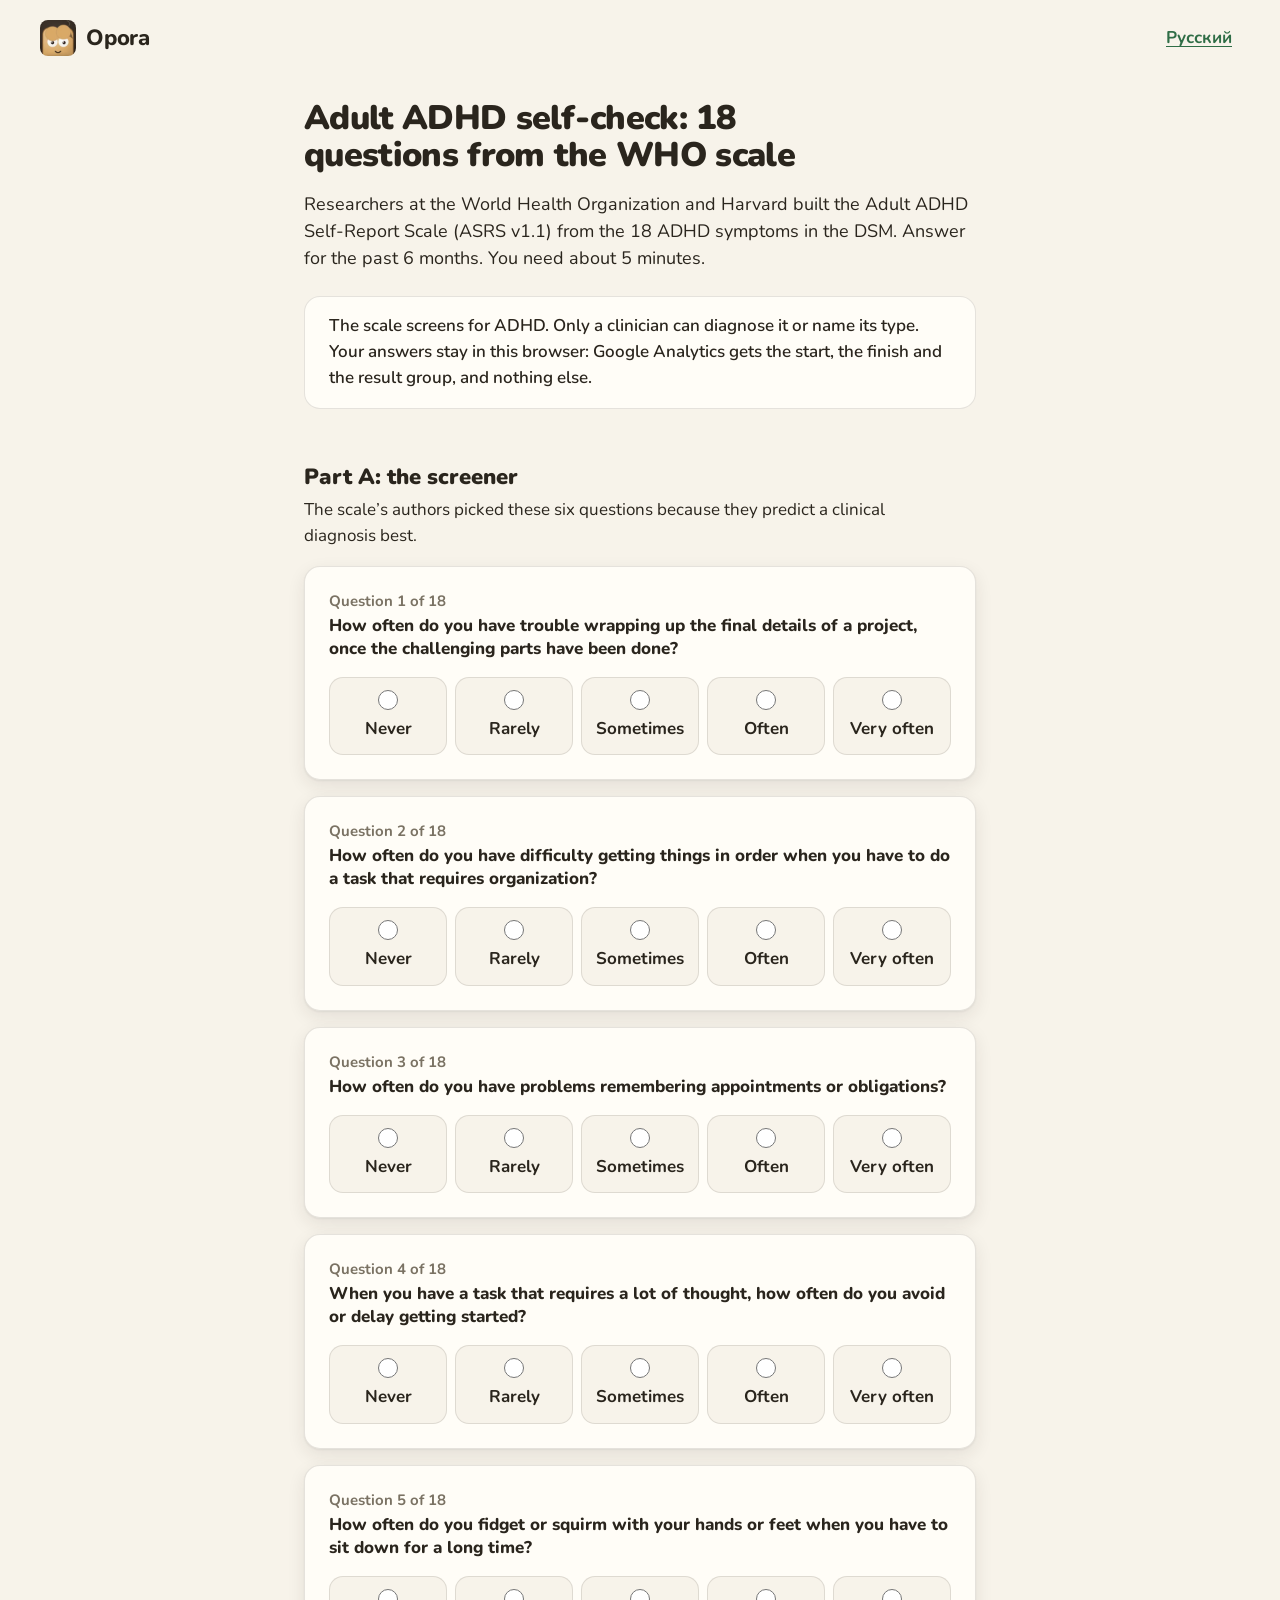
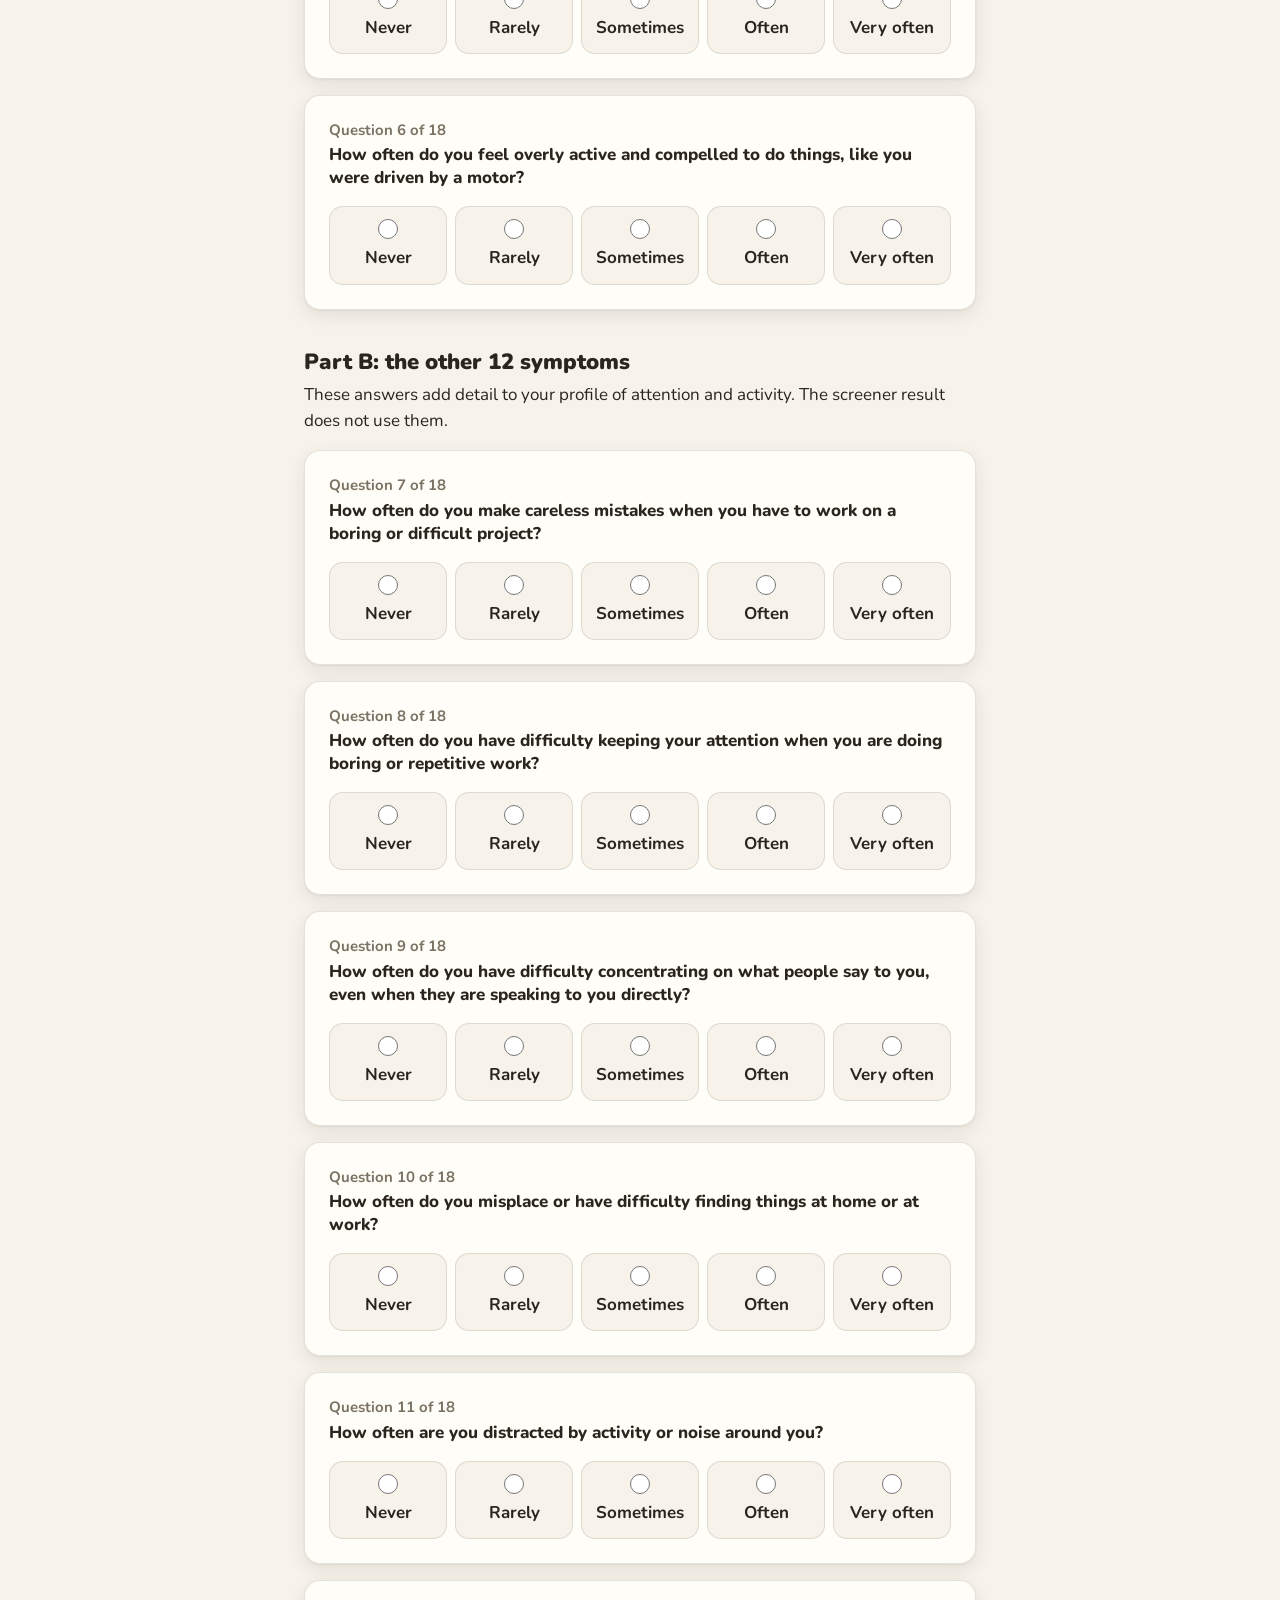
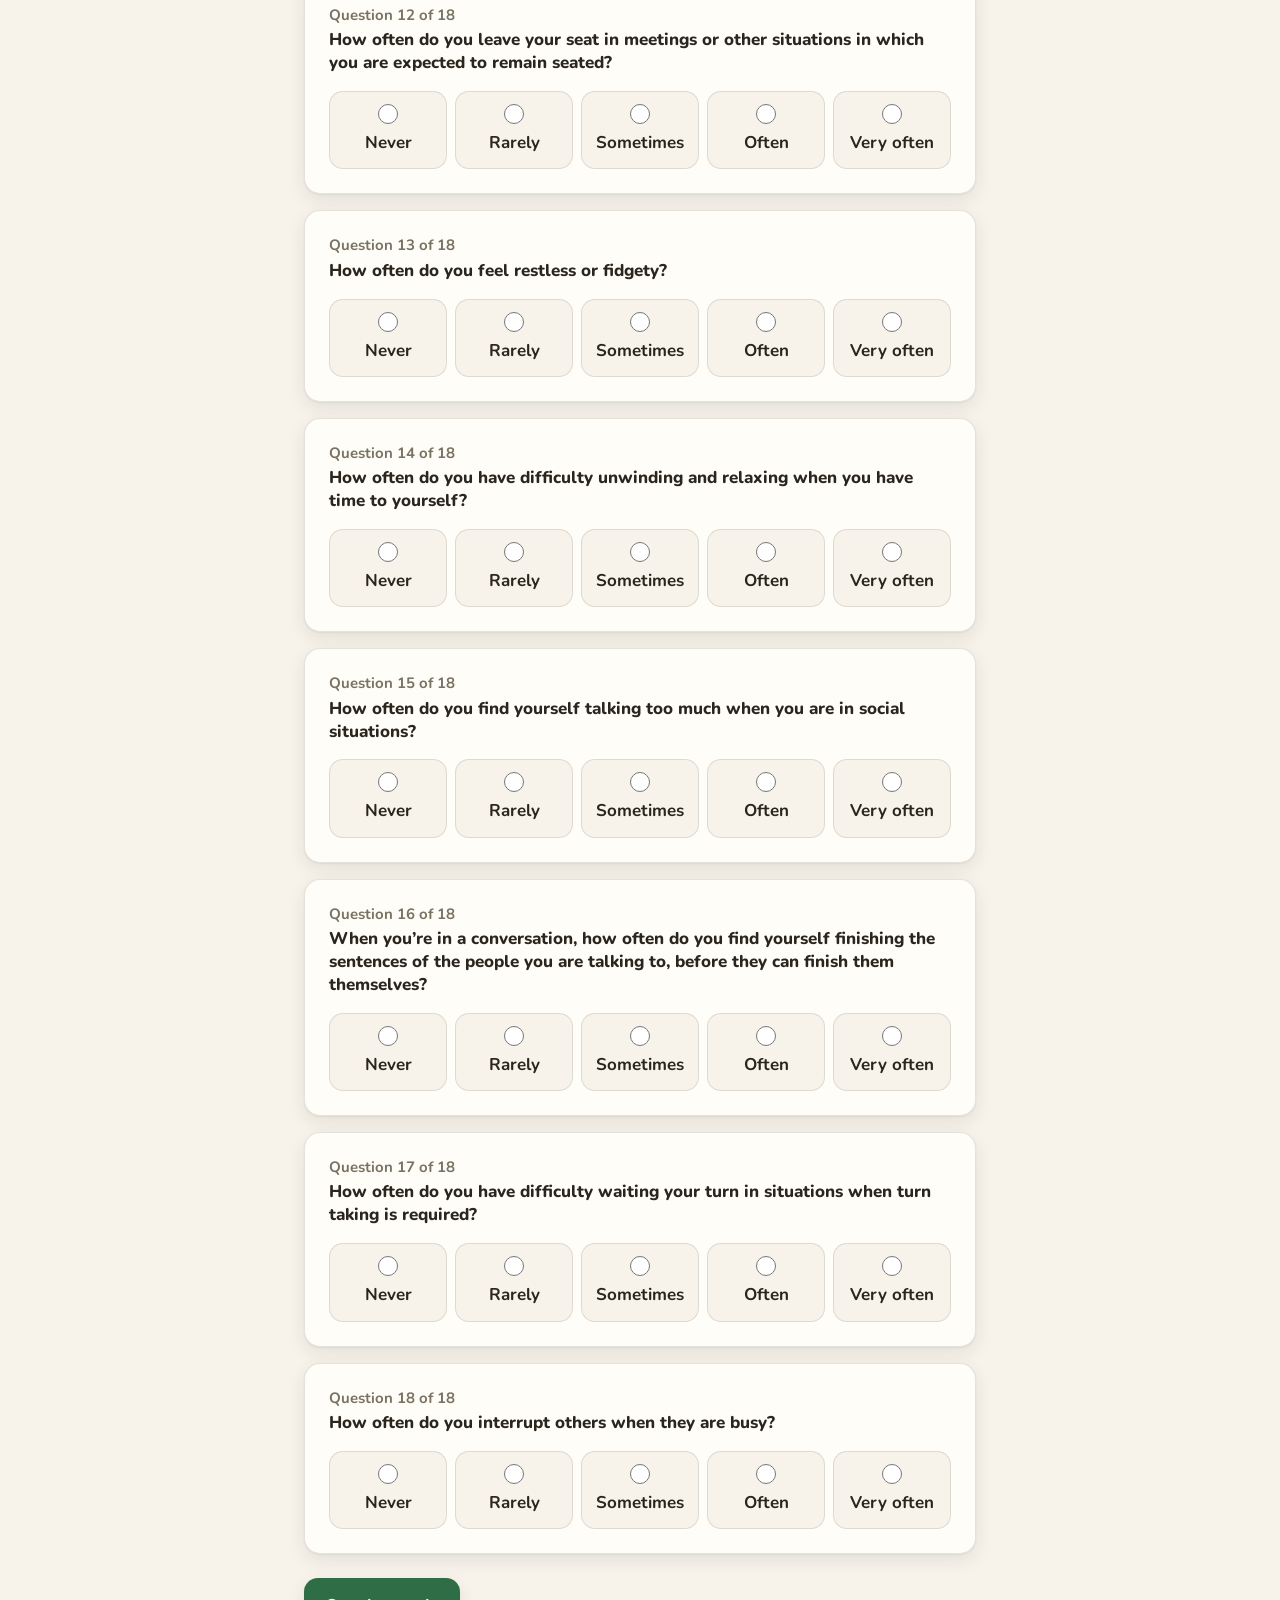
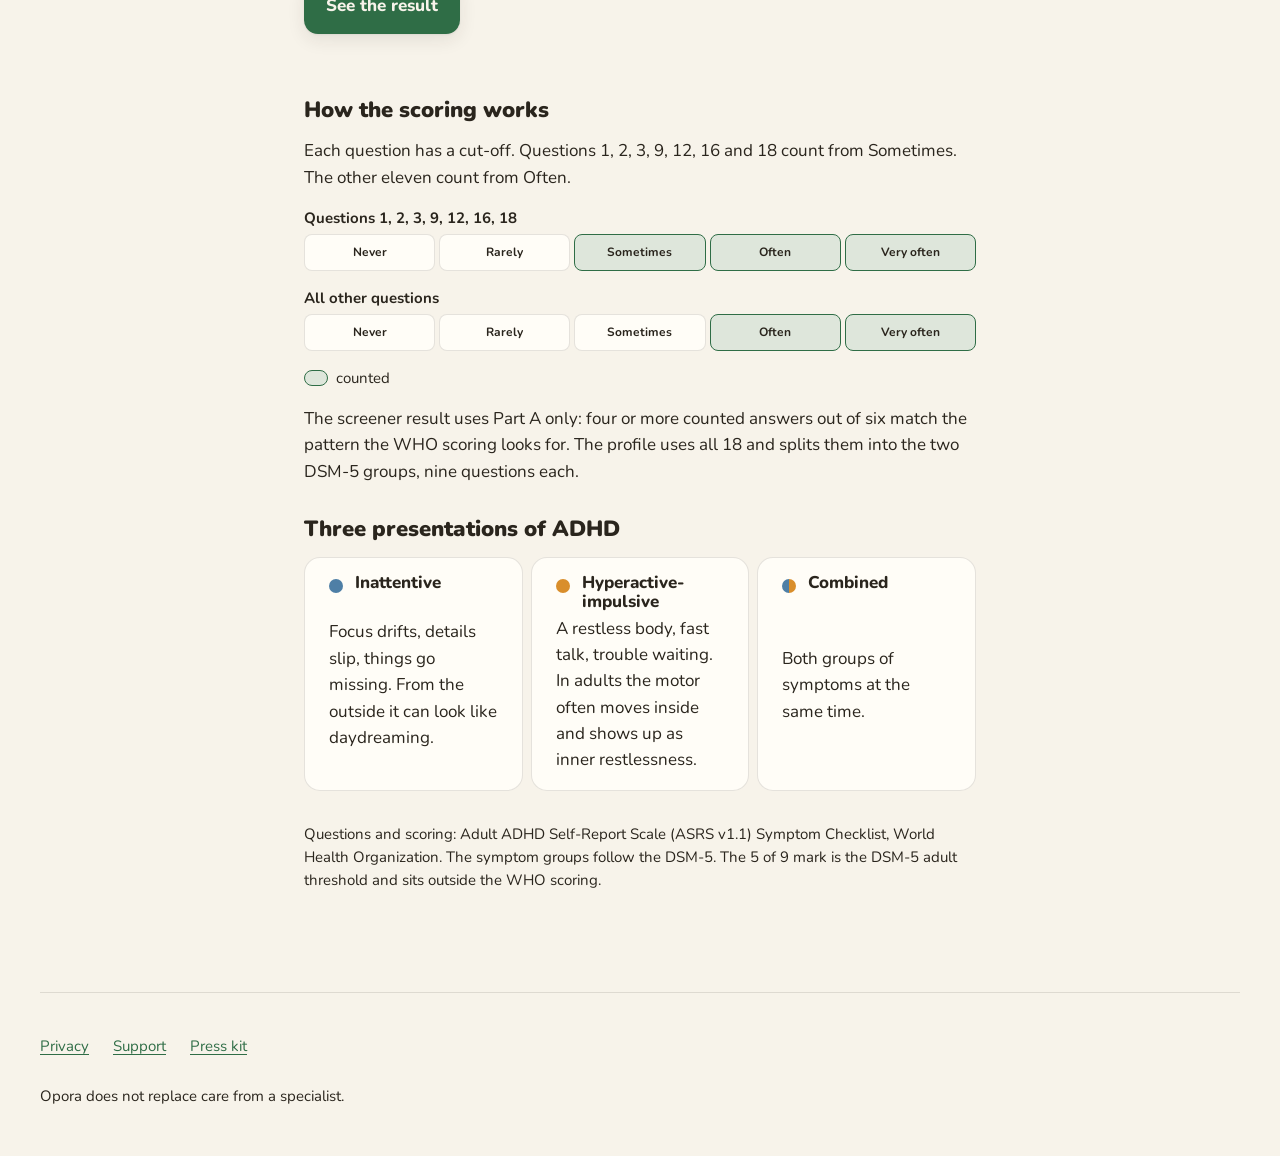
==== commit f03ee628: "site: getopora.app from opora-ios 2f40e18" ====
--- a/adhd-test/index.html
+++ b/adhd-test/index.html
@@ -3,8 +3,8 @@
 <head>
 <meta charset="utf-8">
 <meta name="viewport" content="width=device-width, initial-scale=1, viewport-fit=cover">
-<title>Adult ADHD self-check, 6 questions (ASRS v1.1) · Opora</title>
-<meta name="description" content="The six screening questions of the WHO Adult ADHD Self-Report Scale (ASRS v1.1), scored in your browser. A screener for adults, with a note on what to do next.">
+<title>Adult ADHD test and type, 18 questions (ASRS v1.1) · Opora</title>
+<meta name="description" content="The 18 questions of the WHO Adult ADHD Self-Report Scale (ASRS v1.1), scored in your browser: the official screener result plus a chart of inattention and hyperactivity.">
 <link rel="canonical" href="https://getopora.app/adhd-test/">
 <link rel="alternate" hreflang="en" href="https://getopora.app/adhd-test/">
 <link rel="alternate" hreflang="ru" href="https://getopora.app/ru/adhd-test/">
@@ -16,8 +16,8 @@
 <meta property="og:site_name" content="Opora">
 <meta property="og:locale" content="en_US">
 <meta property="og:url" content="https://getopora.app/adhd-test/">
-<meta property="og:title" content="Six questions from the WHO adult ADHD screener">
-<meta property="og:description" content="The six screening questions of the WHO Adult ADHD Self-Report Scale (ASRS v1.1), scored in your browser. A screener for adults, with a note on what to do next.">
+<meta property="og:title" content="Adult ADHD self-check: 18 questions from the WHO scale">
+<meta property="og:description" content="The 18 questions of the WHO Adult ADHD Self-Report Scale (ASRS v1.1), scored in your browser: the official screener result plus a chart of inattention and hyperactivity.">
 <meta property="og:image" content="https://getopora.app/og.png">
 <meta name="twitter:card" content="summary_large_image">
 <link rel="icon" type="image/png" sizes="64x64" href="../favicon.png">
@@ -36,13 +36,15 @@
 </header>
 
 <main id="main" class="wrap test">
-  <h1 class="test-title">Six questions from the WHO adult ADHD screener</h1>
-  <p class="test-lead">The Adult ADHD Self-Report Scale (ASRS v1.1) asks how often six things happened over the past 6 months. The answers take about two minutes.</p>
-  <p class="test-note">The scale is a screener. Only a clinician can diagnose ADHD. Your answers stay in this browser: Google Analytics gets only the start, the finish and which of the two results came out.</p>
+  <h1 class="test-title">Adult ADHD self-check: 18 questions from the WHO scale</h1>
+  <p class="test-lead">Researchers at the World Health Organization and Harvard built the Adult ADHD Self-Report Scale (ASRS v1.1) from the 18 ADHD symptoms in the DSM. Answer for the past 6 months. You need about 5 minutes.</p>
+  <p class="test-note">The scale screens for ADHD. Only a clinician can diagnose it or name its type. Your answers stay in this browser: Google Analytics gets the start, the finish and the result group, and nothing else.</p>
 
   <form class="test-form" novalidate>
-      <fieldset class="test-q" id="q1">
-        <legend><span class="test-q-num">Question 1 of 6</span>How often do you have trouble wrapping up the final details of a project, once the challenging parts have been done?</legend>
+    <h2 class="test-part">Part A: the screener</h2>
+    <p class="test-part-lead">The scale’s authors picked these six questions because they predict a clinical diagnosis best.</p>
+      <fieldset class="test-q" id="q1" data-from="2" data-group="in">
+        <legend><span class="test-q-num">Question 1 of 18</span>How often do you have trouble wrapping up the final details of a project, once the challenging parts have been done?</legend>
         <div class="test-scale">
           <label class="test-option"><input type="radio" name="q1" value="0" required>Never</label>
           <label class="test-option"><input type="radio" name="q1" value="1" required>Rarely</label>
@@ -52,8 +54,8 @@
         </div>
         <p class="test-missing" hidden>Question 1 has no answer yet.</p>
       </fieldset>
-      <fieldset class="test-q" id="q2">
-        <legend><span class="test-q-num">Question 2 of 6</span>How often do you have difficulty getting things in order when you have to do a task that requires organization?</legend>
+      <fieldset class="test-q" id="q2" data-from="2" data-group="in">
+        <legend><span class="test-q-num">Question 2 of 18</span>How often do you have difficulty getting things in order when you have to do a task that requires organization?</legend>
         <div class="test-scale">
           <label class="test-option"><input type="radio" name="q2" value="0" required>Never</label>
           <label class="test-option"><input type="radio" name="q2" value="1" required>Rarely</label>
@@ -63,8 +65,8 @@
         </div>
         <p class="test-missing" hidden>Question 2 has no answer yet.</p>
       </fieldset>
-      <fieldset class="test-q" id="q3">
-        <legend><span class="test-q-num">Question 3 of 6</span>How often do you have problems remembering appointments or obligations?</legend>
+      <fieldset class="test-q" id="q3" data-from="2" data-group="in">
+        <legend><span class="test-q-num">Question 3 of 18</span>How often do you have problems remembering appointments or obligations?</legend>
         <div class="test-scale">
           <label class="test-option"><input type="radio" name="q3" value="0" required>Never</label>
           <label class="test-option"><input type="radio" name="q3" value="1" required>Rarely</label>
@@ -74,8 +76,8 @@
         </div>
         <p class="test-missing" hidden>Question 3 has no answer yet.</p>
       </fieldset>
-      <fieldset class="test-q" id="q4">
-        <legend><span class="test-q-num">Question 4 of 6</span>When you have a task that requires a lot of thought, how often do you avoid or delay getting started?</legend>
+      <fieldset class="test-q" id="q4" data-from="3" data-group="in">
+        <legend><span class="test-q-num">Question 4 of 18</span>When you have a task that requires a lot of thought, how often do you avoid or delay getting started?</legend>
         <div class="test-scale">
           <label class="test-option"><input type="radio" name="q4" value="0" required>Never</label>
           <label class="test-option"><input type="radio" name="q4" value="1" required>Rarely</label>
@@ -85,8 +87,8 @@
         </div>
         <p class="test-missing" hidden>Question 4 has no answer yet.</p>
       </fieldset>
-      <fieldset class="test-q" id="q5">
-        <legend><span class="test-q-num">Question 5 of 6</span>How often do you fidget or squirm with your hands or feet when you have to sit down for a long time?</legend>
+      <fieldset class="test-q" id="q5" data-from="3" data-group="hy">
+        <legend><span class="test-q-num">Question 5 of 18</span>How often do you fidget or squirm with your hands or feet when you have to sit down for a long time?</legend>
         <div class="test-scale">
           <label class="test-option"><input type="radio" name="q5" value="0" required>Never</label>
           <label class="test-option"><input type="radio" name="q5" value="1" required>Rarely</label>
@@ -96,8 +98,8 @@
         </div>
         <p class="test-missing" hidden>Question 5 has no answer yet.</p>
       </fieldset>
-      <fieldset class="test-q" id="q6">
-        <legend><span class="test-q-num">Question 6 of 6</span>How often do you feel overly active and compelled to do things, like you were driven by a motor?</legend>
+      <fieldset class="test-q" id="q6" data-from="3" data-group="hy">
+        <legend><span class="test-q-num">Question 6 of 18</span>How often do you feel overly active and compelled to do things, like you were driven by a motor?</legend>
         <div class="test-scale">
           <label class="test-option"><input type="radio" name="q6" value="0" required>Never</label>
           <label class="test-option"><input type="radio" name="q6" value="1" required>Rarely</label>
@@ -107,19 +109,184 @@
         </div>
         <p class="test-missing" hidden>Question 6 has no answer yet.</p>
       </fieldset>
+    <h2 class="test-part">Part B: the other 12 symptoms</h2>
+    <p class="test-part-lead">These answers add detail to your profile of attention and activity. The screener result does not use them.</p>
+      <fieldset class="test-q" id="q7" data-from="3" data-group="in">
+        <legend><span class="test-q-num">Question 7 of 18</span>How often do you make careless mistakes when you have to work on a boring or difficult project?</legend>
+        <div class="test-scale">
+          <label class="test-option"><input type="radio" name="q7" value="0" required>Never</label>
+          <label class="test-option"><input type="radio" name="q7" value="1" required>Rarely</label>
+          <label class="test-option"><input type="radio" name="q7" value="2" required>Sometimes</label>
+          <label class="test-option"><input type="radio" name="q7" value="3" required>Often</label>
+          <label class="test-option"><input type="radio" name="q7" value="4" required>Very often</label>
+        </div>
+        <p class="test-missing" hidden>Question 7 has no answer yet.</p>
+      </fieldset>
+      <fieldset class="test-q" id="q8" data-from="3" data-group="in">
+        <legend><span class="test-q-num">Question 8 of 18</span>How often do you have difficulty keeping your attention when you are doing boring or repetitive work?</legend>
+        <div class="test-scale">
+          <label class="test-option"><input type="radio" name="q8" value="0" required>Never</label>
+          <label class="test-option"><input type="radio" name="q8" value="1" required>Rarely</label>
+          <label class="test-option"><input type="radio" name="q8" value="2" required>Sometimes</label>
+          <label class="test-option"><input type="radio" name="q8" value="3" required>Often</label>
+          <label class="test-option"><input type="radio" name="q8" value="4" required>Very often</label>
+        </div>
+        <p class="test-missing" hidden>Question 8 has no answer yet.</p>
+      </fieldset>
+      <fieldset class="test-q" id="q9" data-from="2" data-group="in">
+        <legend><span class="test-q-num">Question 9 of 18</span>How often do you have difficulty concentrating on what people say to you, even when they are speaking to you directly?</legend>
+        <div class="test-scale">
+          <label class="test-option"><input type="radio" name="q9" value="0" required>Never</label>
+          <label class="test-option"><input type="radio" name="q9" value="1" required>Rarely</label>
+          <label class="test-option"><input type="radio" name="q9" value="2" required>Sometimes</label>
+          <label class="test-option"><input type="radio" name="q9" value="3" required>Often</label>
+          <label class="test-option"><input type="radio" name="q9" value="4" required>Very often</label>
+        </div>
+        <p class="test-missing" hidden>Question 9 has no answer yet.</p>
+      </fieldset>
+      <fieldset class="test-q" id="q10" data-from="3" data-group="in">
+        <legend><span class="test-q-num">Question 10 of 18</span>How often do you misplace or have difficulty finding things at home or at work?</legend>
+        <div class="test-scale">
+          <label class="test-option"><input type="radio" name="q10" value="0" required>Never</label>
+          <label class="test-option"><input type="radio" name="q10" value="1" required>Rarely</label>
+          <label class="test-option"><input type="radio" name="q10" value="2" required>Sometimes</label>
+          <label class="test-option"><input type="radio" name="q10" value="3" required>Often</label>
+          <label class="test-option"><input type="radio" name="q10" value="4" required>Very often</label>
+        </div>
+        <p class="test-missing" hidden>Question 10 has no answer yet.</p>
+      </fieldset>
+      <fieldset class="test-q" id="q11" data-from="3" data-group="in">
+        <legend><span class="test-q-num">Question 11 of 18</span>How often are you distracted by activity or noise around you?</legend>
+        <div class="test-scale">
+          <label class="test-option"><input type="radio" name="q11" value="0" required>Never</label>
+          <label class="test-option"><input type="radio" name="q11" value="1" required>Rarely</label>
+          <label class="test-option"><input type="radio" name="q11" value="2" required>Sometimes</label>
+          <label class="test-option"><input type="radio" name="q11" value="3" required>Often</label>
+          <label class="test-option"><input type="radio" name="q11" value="4" required>Very often</label>
+        </div>
+        <p class="test-missing" hidden>Question 11 has no answer yet.</p>
+      </fieldset>
+      <fieldset class="test-q" id="q12" data-from="2" data-group="hy">
+        <legend><span class="test-q-num">Question 12 of 18</span>How often do you leave your seat in meetings or other situations in which you are expected to remain seated?</legend>
+        <div class="test-scale">
+          <label class="test-option"><input type="radio" name="q12" value="0" required>Never</label>
+          <label class="test-option"><input type="radio" name="q12" value="1" required>Rarely</label>
+          <label class="test-option"><input type="radio" name="q12" value="2" required>Sometimes</label>
+          <label class="test-option"><input type="radio" name="q12" value="3" required>Often</label>
+          <label class="test-option"><input type="radio" name="q12" value="4" required>Very often</label>
+        </div>
+        <p class="test-missing" hidden>Question 12 has no answer yet.</p>
+      </fieldset>
+      <fieldset class="test-q" id="q13" data-from="3" data-group="hy">
+        <legend><span class="test-q-num">Question 13 of 18</span>How often do you feel restless or fidgety?</legend>
+        <div class="test-scale">
+          <label class="test-option"><input type="radio" name="q13" value="0" required>Never</label>
+          <label class="test-option"><input type="radio" name="q13" value="1" required>Rarely</label>
+          <label class="test-option"><input type="radio" name="q13" value="2" required>Sometimes</label>
+          <label class="test-option"><input type="radio" name="q13" value="3" required>Often</label>
+          <label class="test-option"><input type="radio" name="q13" value="4" required>Very often</label>
+        </div>
+        <p class="test-missing" hidden>Question 13 has no answer yet.</p>
+      </fieldset>
+      <fieldset class="test-q" id="q14" data-from="3" data-group="hy">
+        <legend><span class="test-q-num">Question 14 of 18</span>How often do you have difficulty unwinding and relaxing when you have time to yourself?</legend>
+        <div class="test-scale">
+          <label class="test-option"><input type="radio" name="q14" value="0" required>Never</label>
+          <label class="test-option"><input type="radio" name="q14" value="1" required>Rarely</label>
+          <label class="test-option"><input type="radio" name="q14" value="2" required>Sometimes</label>
+          <label class="test-option"><input type="radio" name="q14" value="3" required>Often</label>
+          <label class="test-option"><input type="radio" name="q14" value="4" required>Very often</label>
+        </div>
+        <p class="test-missing" hidden>Question 14 has no answer yet.</p>
+      </fieldset>
+      <fieldset class="test-q" id="q15" data-from="3" data-group="hy">
+        <legend><span class="test-q-num">Question 15 of 18</span>How often do you find yourself talking too much when you are in social situations?</legend>
+        <div class="test-scale">
+          <label class="test-option"><input type="radio" name="q15" value="0" required>Never</label>
+          <label class="test-option"><input type="radio" name="q15" value="1" required>Rarely</label>
+          <label class="test-option"><input type="radio" name="q15" value="2" required>Sometimes</label>
+          <label class="test-option"><input type="radio" name="q15" value="3" required>Often</label>
+          <label class="test-option"><input type="radio" name="q15" value="4" required>Very often</label>
+        </div>
+        <p class="test-missing" hidden>Question 15 has no answer yet.</p>
+      </fieldset>
+      <fieldset class="test-q" id="q16" data-from="2" data-group="hy">
+        <legend><span class="test-q-num">Question 16 of 18</span>When you’re in a conversation, how often do you find yourself finishing the sentences of the people you are talking to, before they can finish them themselves?</legend>
+        <div class="test-scale">
+          <label class="test-option"><input type="radio" name="q16" value="0" required>Never</label>
+          <label class="test-option"><input type="radio" name="q16" value="1" required>Rarely</label>
+          <label class="test-option"><input type="radio" name="q16" value="2" required>Sometimes</label>
+          <label class="test-option"><input type="radio" name="q16" value="3" required>Often</label>
+          <label class="test-option"><input type="radio" name="q16" value="4" required>Very often</label>
+        </div>
+        <p class="test-missing" hidden>Question 16 has no answer yet.</p>
+      </fieldset>
+      <fieldset class="test-q" id="q17" data-from="3" data-group="hy">
+        <legend><span class="test-q-num">Question 17 of 18</span>How often do you have difficulty waiting your turn in situations when turn taking is required?</legend>
+        <div class="test-scale">
+          <label class="test-option"><input type="radio" name="q17" value="0" required>Never</label>
+          <label class="test-option"><input type="radio" name="q17" value="1" required>Rarely</label>
+          <label class="test-option"><input type="radio" name="q17" value="2" required>Sometimes</label>
+          <label class="test-option"><input type="radio" name="q17" value="3" required>Often</label>
+          <label class="test-option"><input type="radio" name="q17" value="4" required>Very often</label>
+        </div>
+        <p class="test-missing" hidden>Question 17 has no answer yet.</p>
+      </fieldset>
+      <fieldset class="test-q" id="q18" data-from="2" data-group="hy">
+        <legend><span class="test-q-num">Question 18 of 18</span>How often do you interrupt others when they are busy?</legend>
+        <div class="test-scale">
+          <label class="test-option"><input type="radio" name="q18" value="0" required>Never</label>
+          <label class="test-option"><input type="radio" name="q18" value="1" required>Rarely</label>
+          <label class="test-option"><input type="radio" name="q18" value="2" required>Sometimes</label>
+          <label class="test-option"><input type="radio" name="q18" value="3" required>Often</label>
+          <label class="test-option"><input type="radio" name="q18" value="4" required>Very often</label>
+        </div>
+        <p class="test-missing" hidden>Question 18 has no answer yet.</p>
+      </fieldset>
     <button class="button button-primary test-submit" type="submit">See the result</button>
   </form>
 
   <section class="test-result" tabindex="-1" hidden>
     <div class="panel test-result-panel">
       <div data-band="consistent" hidden>
-        <h2 class="test-result-title">The answers match the pattern the screener looks for</h2>
-        <p><span data-count></span> of 6 answers fall in the range the WHO scoring counts. Four or more is consistent with ADHD in adults. A clinician can confirm it with a full assessment, so take these six answers to the appointment.</p>
+        <h2 class="test-result-title">The screener: the answers match the pattern it looks for</h2>
+        <p><span data-count></span> of 6 Part A answers fall in the range the WHO scoring counts. Four or more is consistent with ADHD in adults. A clinician can confirm it with a full assessment, so take these answers to the appointment.</p>
       </div>
       <div data-band="below_threshold" hidden>
-        <h2 class="test-result-title">The answers fall below the screener’s threshold</h2>
-        <p><span data-count></span> of 6 answers fall in the range the WHO scoring counts, and the threshold is four. The screener misses some adults with ADHD. If focus trouble gets in the way of work or home life, ask a clinician.</p>
+        <h2 class="test-result-title">The screener: the answers fall below its threshold</h2>
+        <p><span data-count></span> of 6 Part A answers fall in the range the WHO scoring counts, and the threshold is four. The screener misses some adults with ADHD. If focus trouble gets in the way of work or home life, ask a clinician.</p>
       </div>
+    </div>
+    <div class="panel test-result-panel test-profile">
+      <h2 class="test-result-title">Your profile by symptom group</h2>
+      <div class="meters">
+        <div class="meter meter-in" data-group="in">
+          <p class="meter-head"><span>Inattention</span> <span class="meter-value" data-value><span data-n>0</span> of 9</span></p>
+          <div class="meter-track" aria-hidden="true"><span class="meter-cell"></span><span class="meter-cell"></span><span class="meter-cell"></span><span class="meter-cell"></span><span class="meter-cell"></span><span class="meter-cell"></span><span class="meter-cell"></span><span class="meter-cell"></span><span class="meter-cell"></span><span class="meter-mark"></span></div>
+        </div>
+        <div class="meter meter-hy" data-group="hy">
+          <p class="meter-head"><span>Hyperactivity and impulsivity</span> <span class="meter-value" data-value><span data-n>0</span> of 9</span></p>
+          <div class="meter-track" aria-hidden="true"><span class="meter-cell"></span><span class="meter-cell"></span><span class="meter-cell"></span><span class="meter-cell"></span><span class="meter-cell"></span><span class="meter-cell"></span><span class="meter-cell"></span><span class="meter-cell"></span><span class="meter-cell"></span><span class="meter-mark"></span></div>
+        </div>
+        <p class="meter-legend"><span class="meter-legend-mark" aria-hidden="true"></span>The mark at 5 shows the DSM-5 symptom count for adults.</p>
+      </div>
+        <div data-type="combined" hidden>
+          <h3 class="test-type-title">Pattern: combined</h3>
+          <p>Both groups reach five. The DSM-5 calls this the combined presentation: attention slips, and restlessness and quick actions show up too.</p>
+        </div>
+        <div data-type="inattentive" hidden>
+          <h3 class="test-type-title">Pattern: mostly inattentive</h3>
+          <p>Inattention reaches five and hyperactivity stays below it. The DSM-5 calls this the predominantly inattentive presentation, once known as ADD. You lose focus, miss details and misplace things, while outward restlessness stays low.</p>
+        </div>
+        <div data-type="hyperactive" hidden>
+          <h3 class="test-type-title">Pattern: mostly hyperactive-impulsive</h3>
+          <p>Hyperactivity reaches five and inattention stays below it. The DSM-5 calls this the predominantly hyperactive-impulsive presentation: restlessness, talking over people, trouble waiting.</p>
+        </div>
+        <div data-type="none" hidden>
+          <h3 class="test-type-title">Pattern: neither group reaches five</h3>
+          <p>Neither count reaches the DSM-5 line for adults. Sleep, anxiety, depression and stress can also break focus, and a clinician can tell these apart from ADHD.</p>
+        </div>
+      <p class="test-caution">A DSM-5 type also needs symptoms before age 12, in at least two settings such as work and home, and a clear cost to your life. A self-report can’t check any of that.</p>
     </div>
     <div class="panel test-opora">
       <img src="../art/frozen-happy.webp" width="424" height="512" alt="" loading="lazy">
@@ -137,7 +304,28 @@
     <button class="button button-secondary test-again" type="button">Answer again</button>
   </section>
 
-  <p class="test-source">Questions and scoring: Adult ADHD Self-Report Scale (ASRS v1.1) Symptom Checklist, Part A, World Health Organization. Questions 1 to 3 count from “Sometimes”, questions 4 to 6 from “Often”.</p>
+  <section class="test-explain" aria-labelledby="how-title">
+    <h2 class="test-part" id="how-title">How the scoring works</h2>
+    <p>Each question has a cut-off. Questions 1, 2, 3, 9, 12, 16 and 18 count from Sometimes. The other eleven count from Often.</p>
+      <figure class="cutoff">
+        <figcaption>Questions 1, 2, 3, 9, 12, 16, 18</figcaption>
+        <div class="cutoff-row"><span class="cutoff-cell">Never</span><span class="cutoff-cell">Rarely</span><span class="cutoff-cell is-counted">Sometimes</span><span class="cutoff-cell is-counted">Often</span><span class="cutoff-cell is-counted">Very often</span></div>
+      </figure>
+      <figure class="cutoff">
+        <figcaption>All other questions</figcaption>
+        <div class="cutoff-row"><span class="cutoff-cell">Never</span><span class="cutoff-cell">Rarely</span><span class="cutoff-cell">Sometimes</span><span class="cutoff-cell is-counted">Often</span><span class="cutoff-cell is-counted">Very often</span></div>
+      </figure>
+    <p class="cutoff-key"><span class="cutoff-key-swatch" aria-hidden="true"></span>counted</p>
+    <p>The screener result uses Part A only: four or more counted answers out of six match the pattern the WHO scoring looks for. The profile uses all 18 and splits them into the two DSM-5 groups, nine questions each.</p>
+    <h2 class="test-part">Three presentations of ADHD</h2>
+    <ul class="kinds" role="list">
+      <li class="kind kind-in"><span class="kind-dot" aria-hidden="true"></span><h3>Inattentive</h3><p>Focus drifts, details slip, things go missing. From the outside it can look like daydreaming.</p></li>
+      <li class="kind kind-hy"><span class="kind-dot" aria-hidden="true"></span><h3>Hyperactive-impulsive</h3><p>A restless body, fast talk, trouble waiting. In adults the motor often moves inside and shows up as inner restlessness.</p></li>
+      <li class="kind kind-both"><span class="kind-dot" aria-hidden="true"></span><h3>Combined</h3><p>Both groups of symptoms at the same time.</p></li>
+    </ul>
+  </section>
+
+  <p class="test-source">Questions and scoring: Adult ADHD Self-Report Scale (ASRS v1.1) Symptom Checklist, World Health Organization. The symptom groups follow the DSM-5. The 5 of 9 mark is the DSM-5 adult threshold and sits outside the WHO scoring.</p>
 </main>
 
 <footer class="wrap site-footer">
--- a/site.css
+++ b/site.css
@@ -984,3 +984,63 @@
   .test-opora img { width: 100%; }
 }
 .home-check { margin-top: var(--space-lg); }
+
+/* ADHD self-check, 18 items: part headings, the result meters and the scoring explainer. */
+
+.test-part { margin-top: var(--space-lg); font-size: var(--text-title2); font-weight: 900; }
+.test-part-lead { margin-top: calc(-1 * var(--space-sm)); }
+.test-profile { display: grid; gap: var(--space-md); }
+.meters { display: grid; gap: var(--space-md); }
+.meter { --tone: var(--sky); }
+.meter-hy { --tone: var(--amber); }
+.meter-head { display: flex; flex-wrap: wrap; justify-content: space-between; gap: var(--space-xs) var(--space-md); font-weight: 800; }
+.meter-value { font-variant-numeric: tabular-nums; }
+.meter-track { position: relative; display: grid; grid-template-columns: repeat(9, minmax(0, 1fr)); gap: 4px; margin-top: var(--space-sm); }
+.meter-cell { height: 1.25rem; border-radius: 6px; background: var(--fill-muted); box-shadow: inset 0 0 0 1px var(--line); }
+.meter-cell.is-on { background: var(--tone); box-shadow: none; }
+/* The DSM-5 line sits between the fourth and fifth cell: four cells plus four gaps, minus half a gap. */
+.meter-mark, .meter-legend-mark { width: 3px; border-radius: 2px; background: var(--ink); }
+.meter-mark { position: absolute; top: -.375rem; bottom: -.375rem; left: calc((100% - 32px) * 4 / 9 + 14px); }
+.meter-legend { display: flex; align-items: center; gap: .625rem; font-size: var(--text-subheadline); }
+.meter-legend-mark { flex: none; height: 1.25rem; }
+.test-type-title { font-size: var(--text-headline); font-weight: 900; }
+.test-profile [data-type] p { margin-top: var(--space-xs); }
+.test-caution { color: var(--ink-muted); font-size: var(--text-subheadline); }
+.test-explain { display: grid; gap: var(--space-md); margin-top: var(--space-2xl); }
+.test-explain .test-part { margin-top: var(--space-md); }
+.cutoff { margin: 0; }
+.cutoff figcaption { font-size: var(--text-subheadline); font-weight: 700; }
+.cutoff-row { display: grid; grid-template-columns: repeat(5, minmax(0, 1fr)); gap: 4px; margin-top: var(--space-xs); }
+.cutoff-cell, .cutoff-key-swatch {
+  padding: .5rem .125rem;
+  border: 1px solid var(--line);
+  border-radius: 8px;
+  background: var(--surface);
+  font-size: min(var(--text-caption), max(11px, 2.8vw)); /* «Sometimes» fits a 390px cell, hyphens catch 320px */
+  font-weight: 700;
+  text-align: center;
+  -webkit-hyphens: auto;
+  hyphens: auto;
+}
+.cutoff-cell.is-counted, .cutoff-key-swatch { border-color: var(--forest); background: color-mix(in srgb, var(--forest) 16%, var(--surface)); }
+.cutoff-key { display: flex; align-items: center; gap: .5rem; font-size: var(--text-subheadline); }
+.cutoff-key-swatch { width: 1.5rem; height: 1rem; padding: 0; }
+.kinds { display: grid; gap: var(--space-sm); padding: 0; list-style: none; }
+.kind {
+  display: grid;
+  grid-template-columns: auto minmax(0, 1fr);
+  gap: .25rem .75rem;
+  padding: var(--space-md) var(--space-lg);
+  background: var(--surface);
+  border: 1px solid var(--line);
+  border-radius: var(--radius-card);
+}
+.kind h3 { font-size: var(--text-headline); font-weight: 800; }
+.kind p { grid-column: 2; }
+.kind-dot { width: .875rem; height: .875rem; margin-top: .3rem; border-radius: 50%; background: var(--sky); }
+.kind-hy .kind-dot { background: var(--amber); }
+.kind-both .kind-dot { background: linear-gradient(90deg, var(--sky) 50%, var(--amber) 50%); }
+@media (min-width: 40rem) {
+  .kinds { grid-template-columns: repeat(3, minmax(0, 1fr)); }
+  .kind p { grid-column: 1 / -1; }
+}
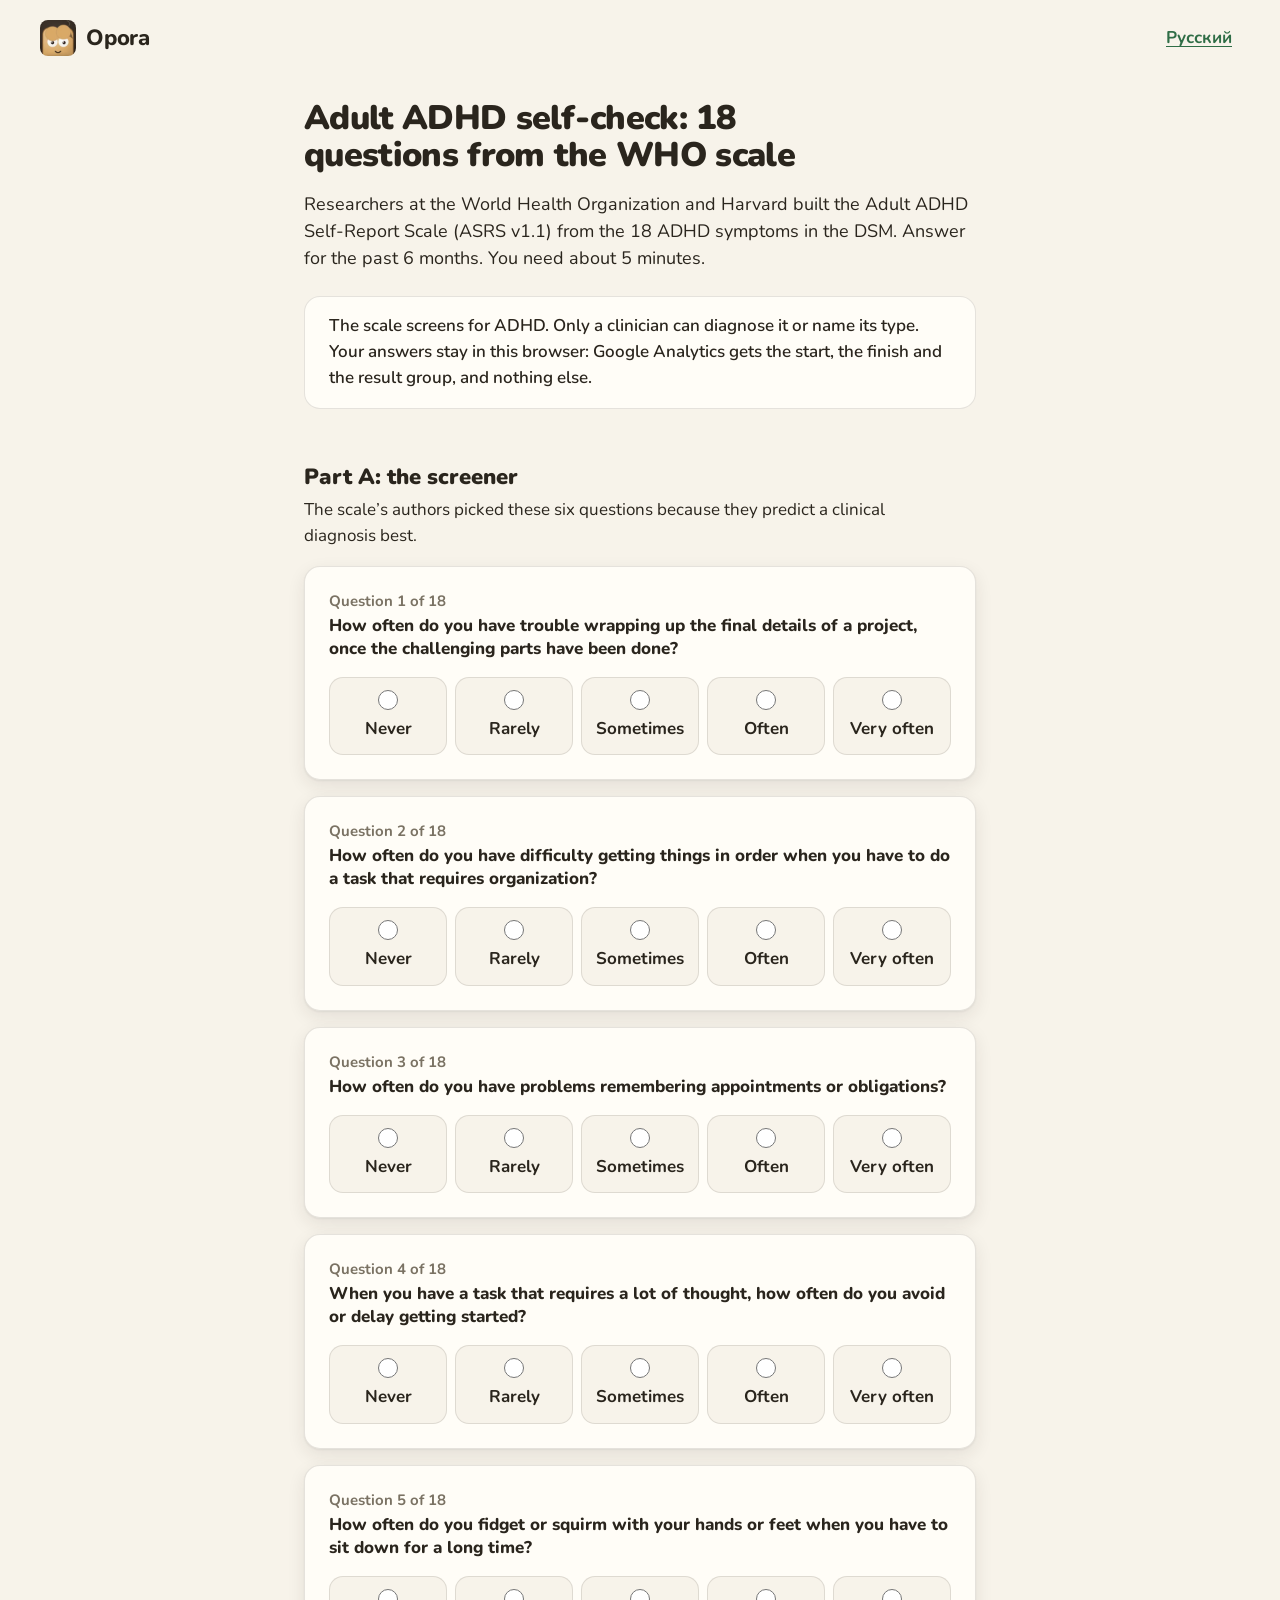
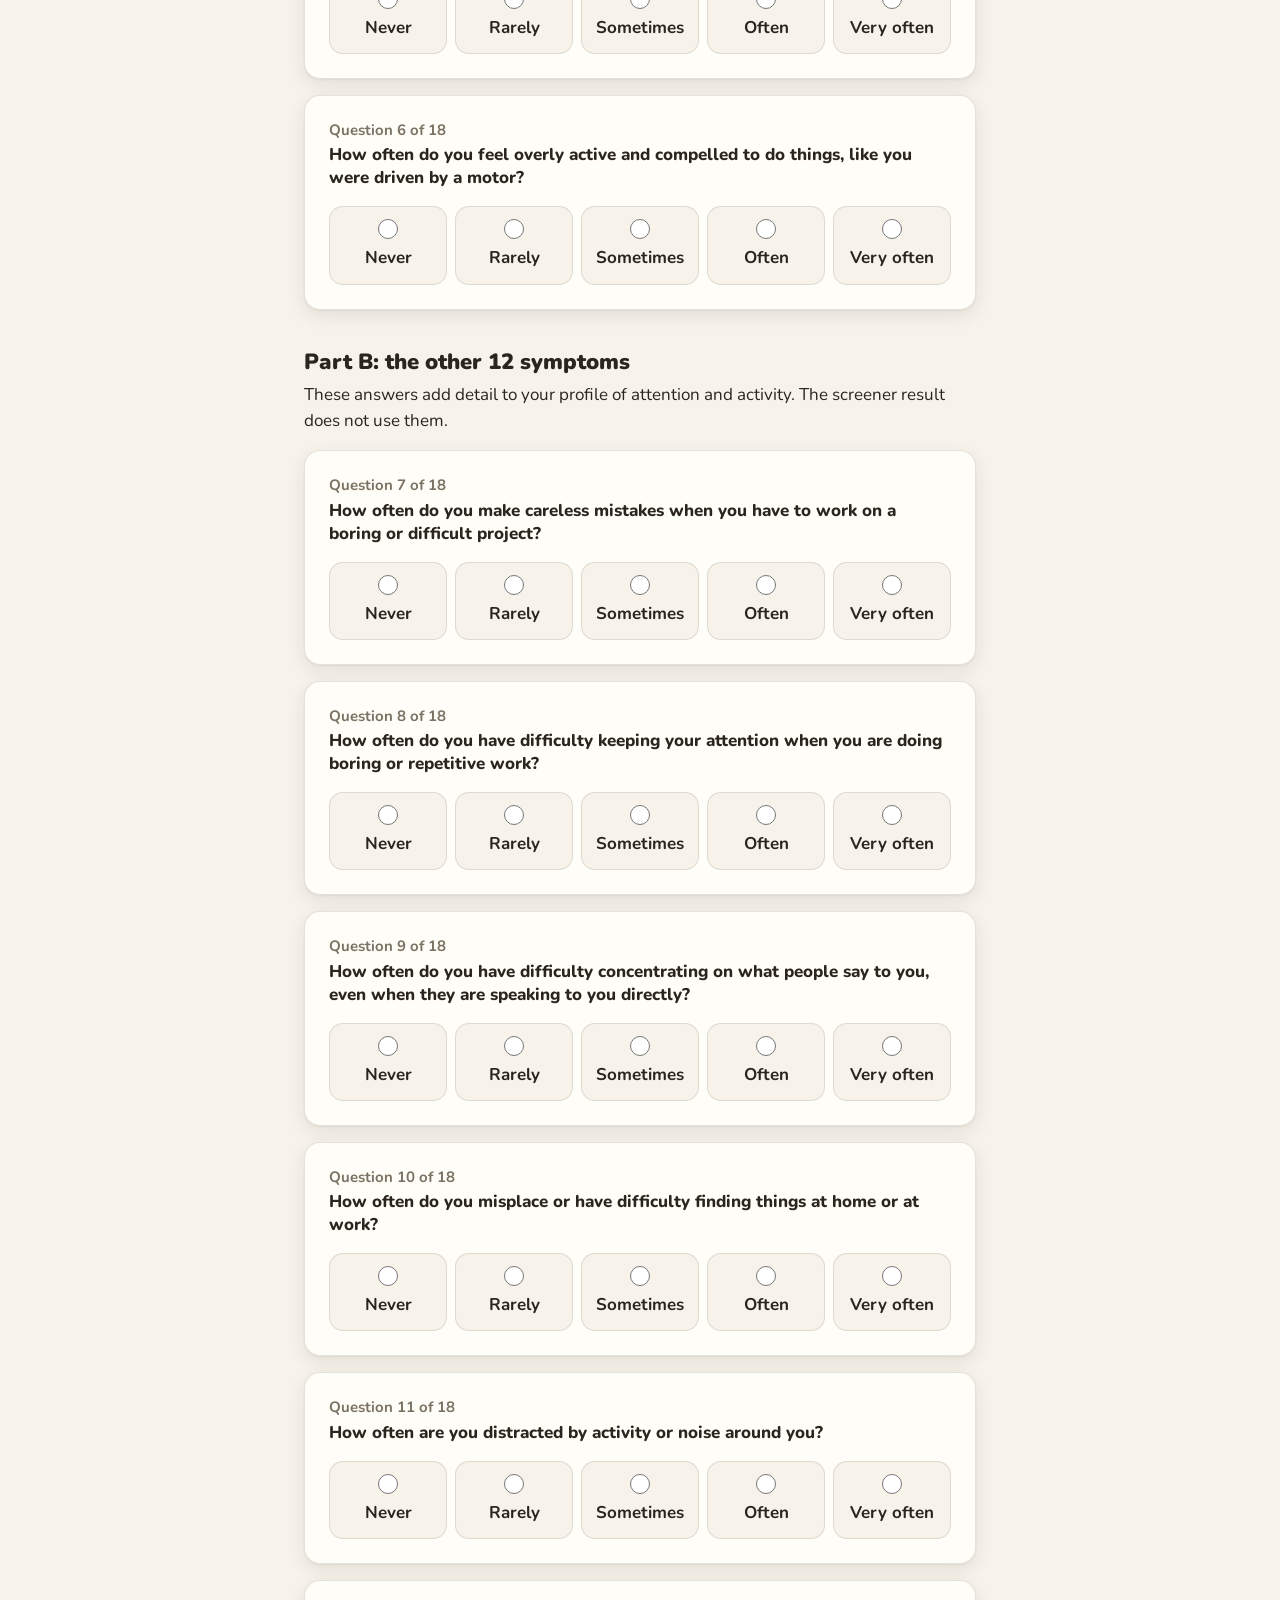
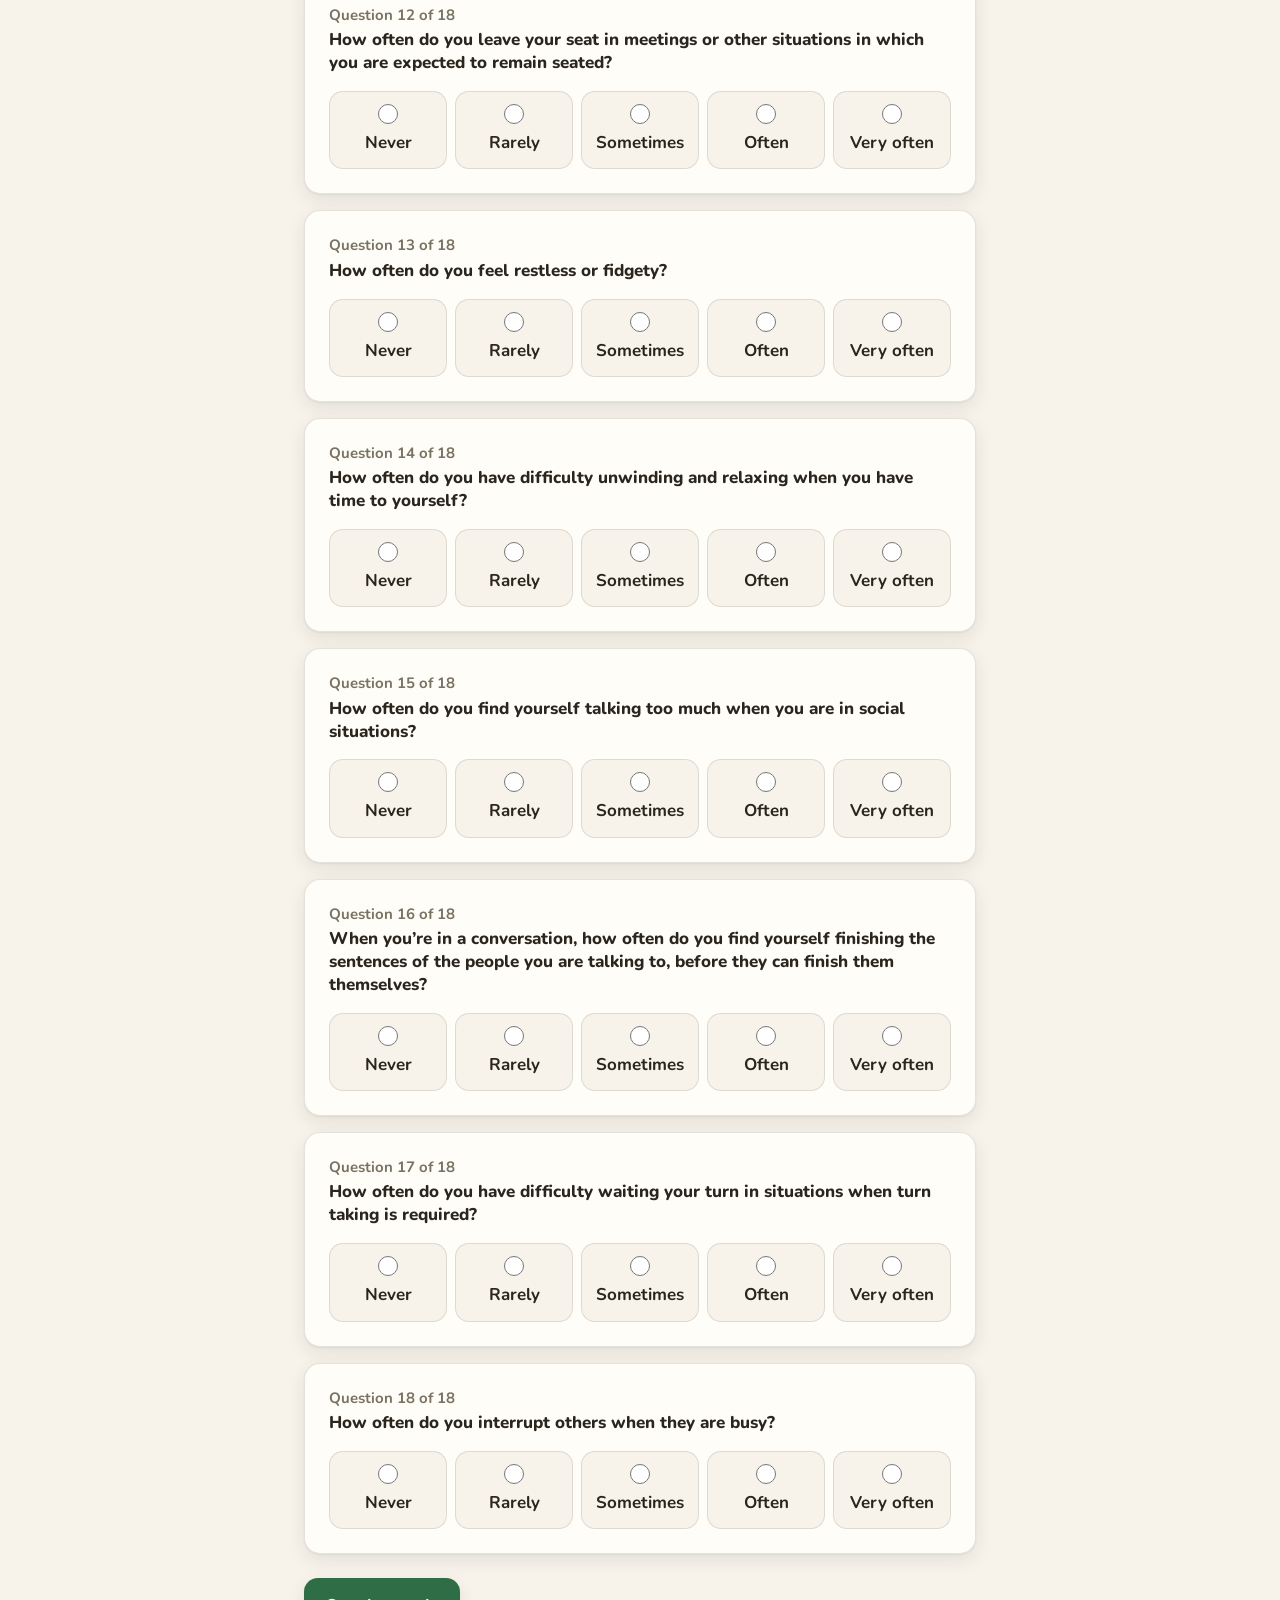
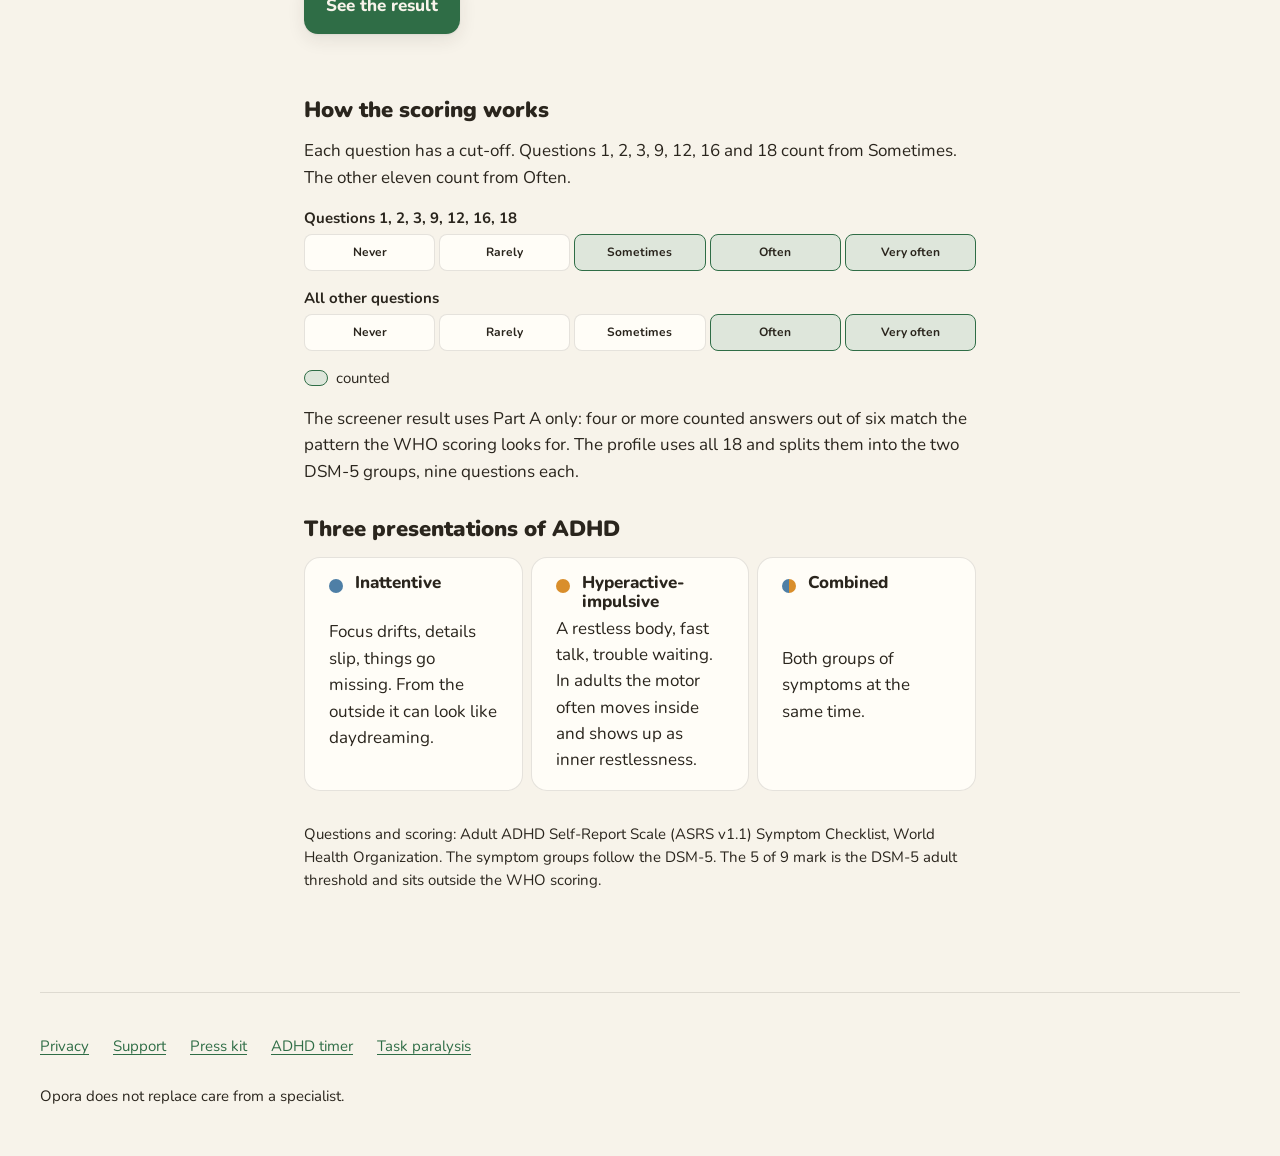
==== commit f695a05d: "site: getopora.app from opora-ios 43f4886" ====
--- a/adhd-test/index.html
+++ b/adhd-test/index.html
@@ -293,7 +293,7 @@
       <div>
         <h2 class="test-opora-title">What Opora does</h2>
         <ul class="test-opora-list">
-          <li>A visual timer set to your own focus length, from 12 to 40 minutes.</li>
+          <li>A <a href="../adhd-timer/">visual timer</a> set to your own focus length, from 12 to 40 minutes.</li>
           <li>A first round of 5 minutes, short enough to start on a bad day.</li>
           <li>CBT and DBT skills for the moments you stall.</li>
         </ul>
@@ -333,6 +333,8 @@
     <li><a href="../privacy.html">Privacy</a></li>
     <li><a href="../support.html">Support</a></li>
     <li><a href="../press/">Press kit</a></li>
+    <li><a href="../adhd-timer/">ADHD timer</a></li>
+    <li><a href="../adhd-task-paralysis/">Task paralysis</a></li>
   </ul>
   <p>Opora does not replace care from a specialist.</p>
 </footer>
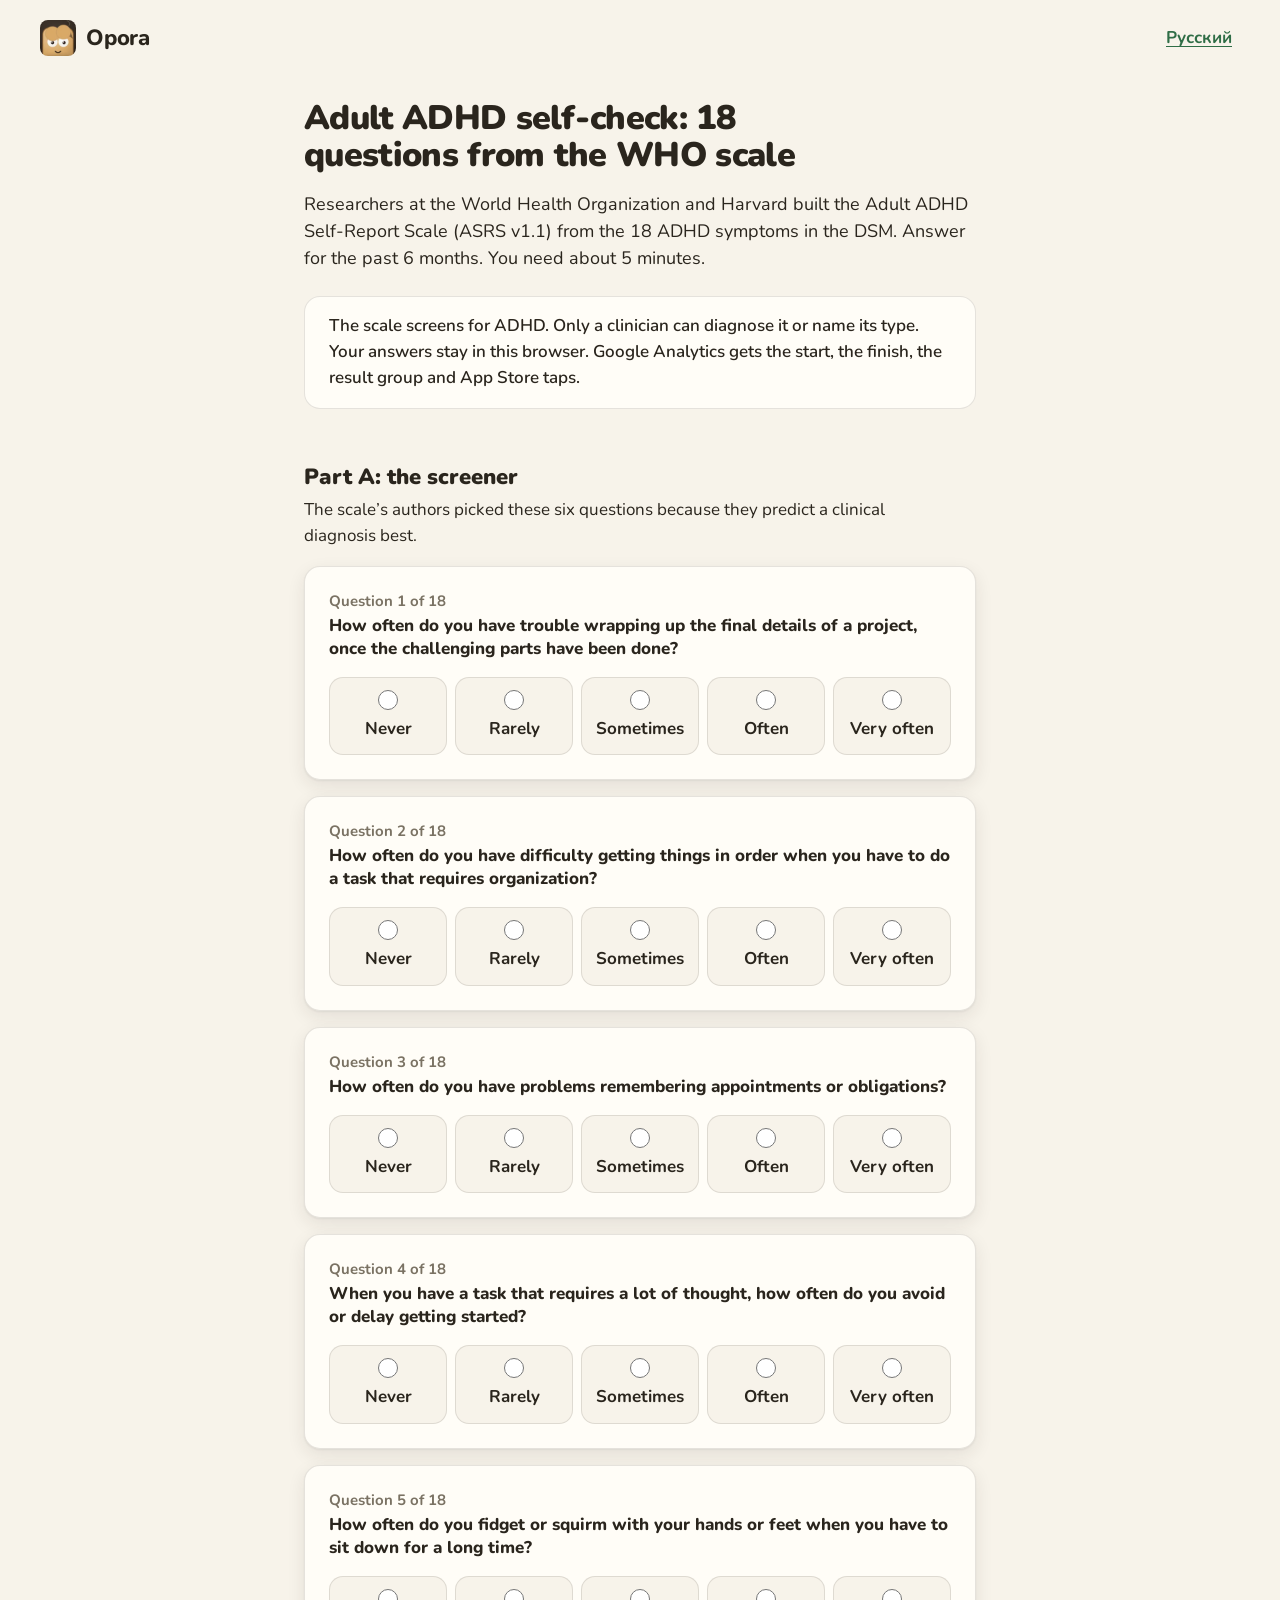
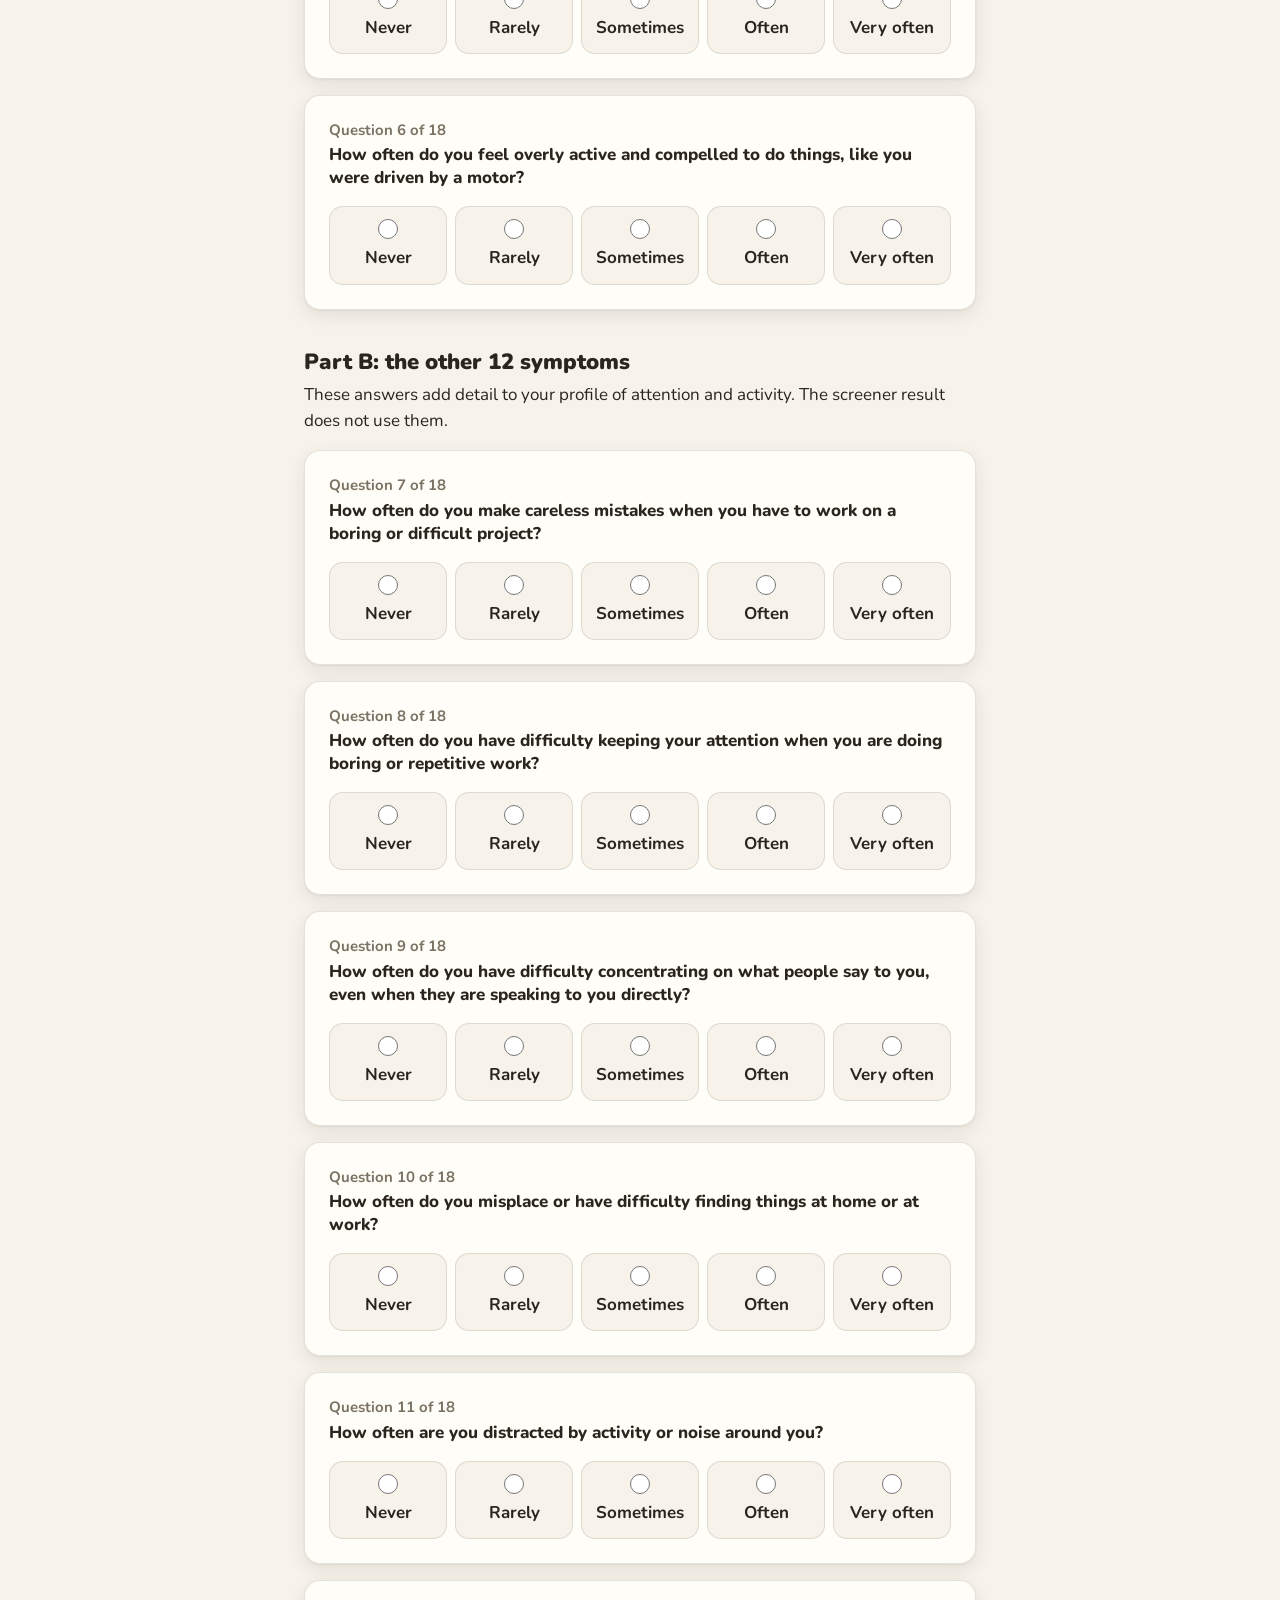
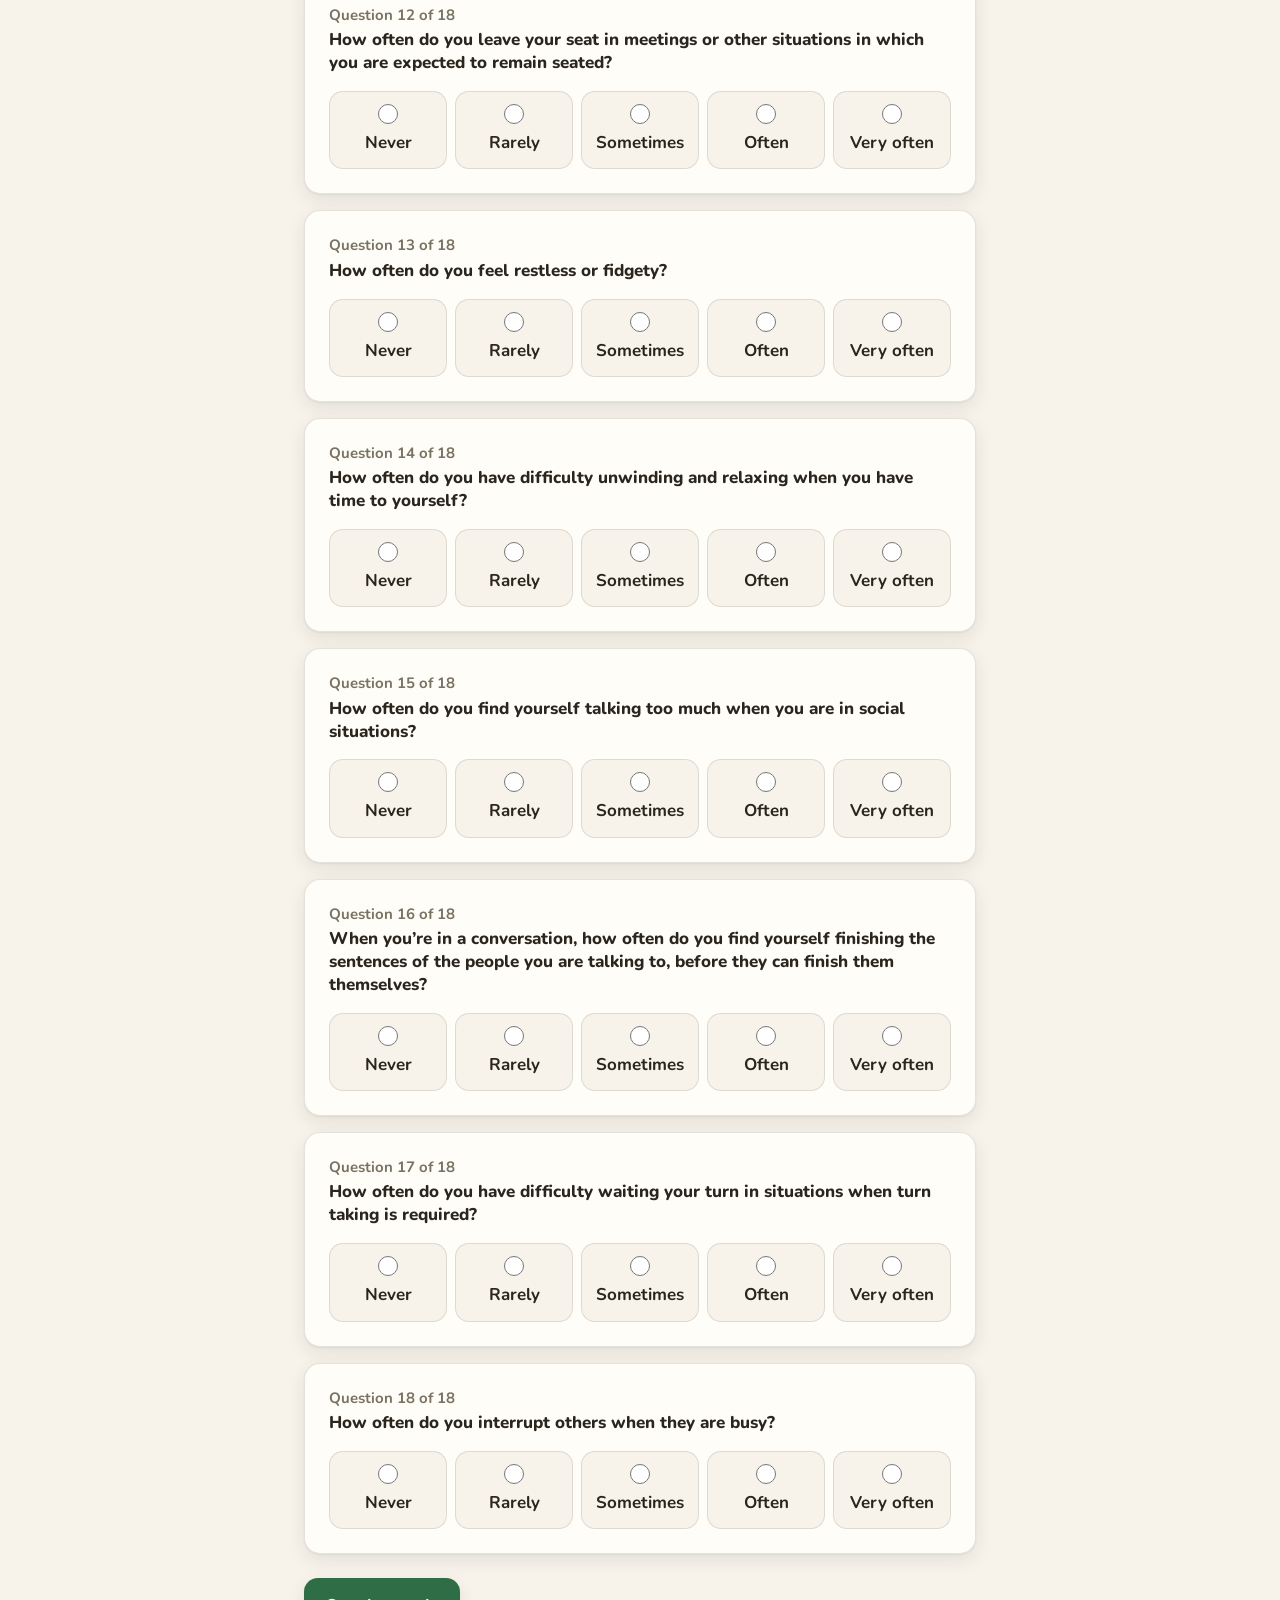
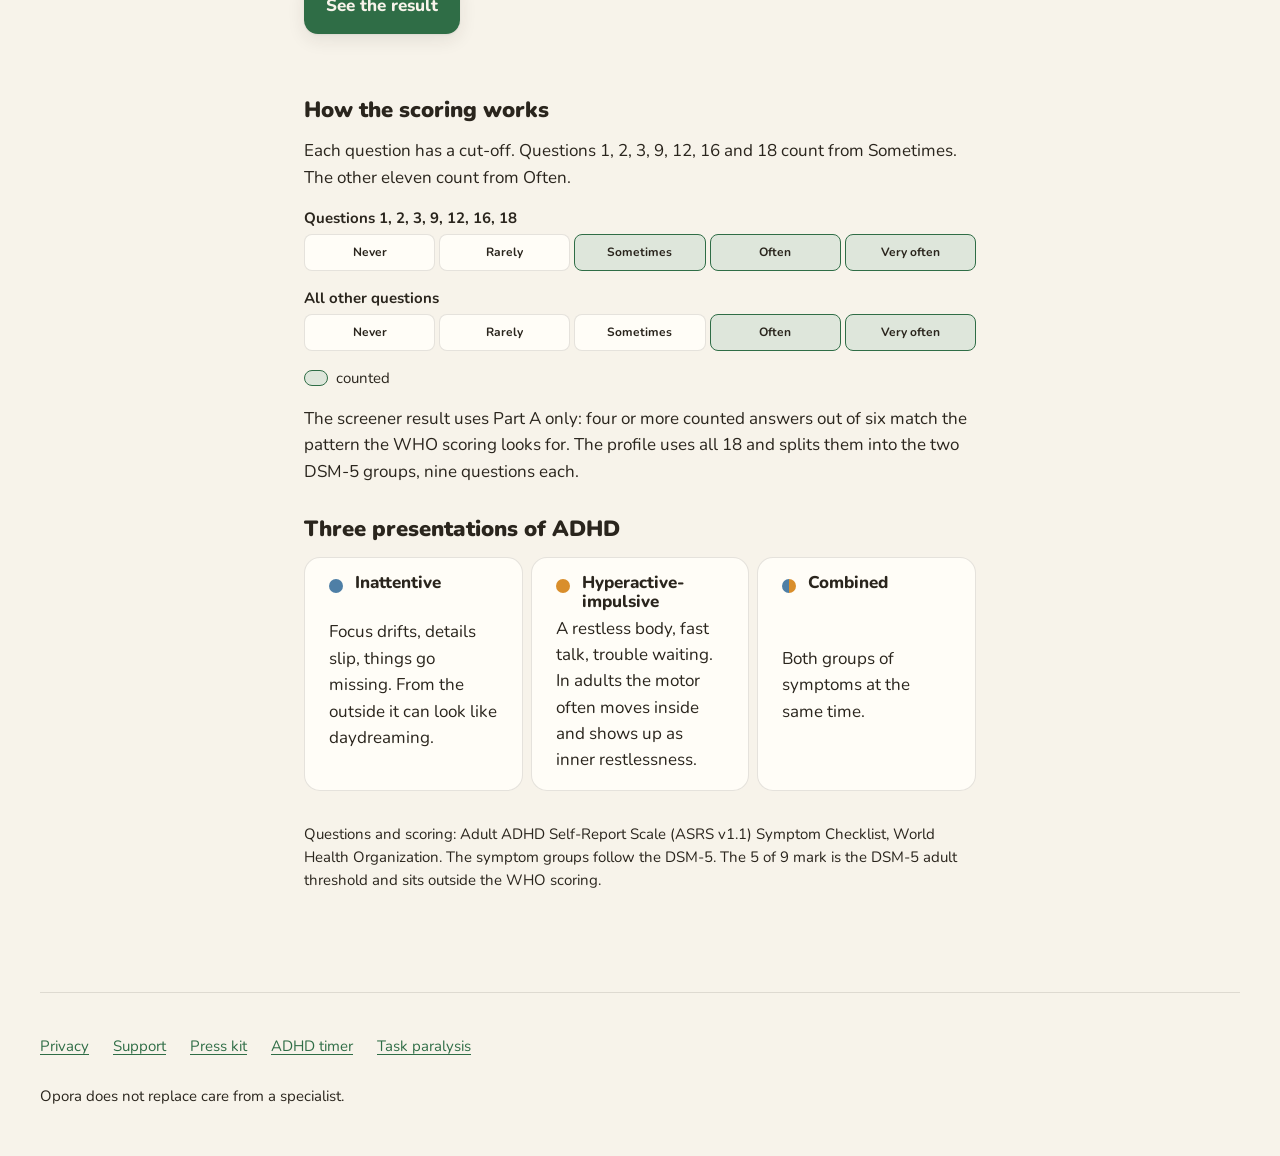
==== commit 4601535d: "site: getopora.app from opora-ios ed1921d" ====
--- a/adhd-test/index.html
+++ b/adhd-test/index.html
@@ -38,7 +38,7 @@
 <main id="main" class="wrap test">
   <h1 class="test-title">Adult ADHD self-check: 18 questions from the WHO scale</h1>
   <p class="test-lead">Researchers at the World Health Organization and Harvard built the Adult ADHD Self-Report Scale (ASRS v1.1) from the 18 ADHD symptoms in the DSM. Answer for the past 6 months. You need about 5 minutes.</p>
-  <p class="test-note">The scale screens for ADHD. Only a clinician can diagnose it or name its type. Your answers stay in this browser: Google Analytics gets the start, the finish and the result group, and nothing else.</p>
+  <p class="test-note">The scale screens for ADHD. Only a clinician can diagnose it or name its type. Your answers stay in this browser. Google Analytics gets the start, the finish, the result group and App Store taps.</p>
 
   <form class="test-form" novalidate>
     <h2 class="test-part">Part A: the screener</h2>
@@ -293,7 +293,7 @@
       <div>
         <h2 class="test-opora-title">What Opora does</h2>
         <ul class="test-opora-list">
-          <li>A <a href="../adhd-timer/">visual timer</a> set to your own focus length, from 12 to 40 minutes.</li>
+          <li>A <a href="../adhd-timer/">visual timer</a> set to your own focus length, 12 minutes or 40.</li>
           <li>A first round of 5 minutes, short enough to start on a bad day.</li>
           <li>CBT and DBT skills for the moments you stall.</li>
         </ul>
--- a/site.css
+++ b/site.css
@@ -203,7 +203,7 @@
 .footer-links a { display: inline-flex; align-items: center; min-height: 2.75rem; }
 .footer-links [aria-current="page"] { color: var(--ink); font-weight: 700; text-decoration: none; }
 
-/* Buttons and chips */
+/* Buttons */
 
 .button {
   display: inline-flex;
@@ -240,24 +240,6 @@
   line-height: 1.4;
 }
 
-.chips {
-  display: flex;
-  flex-wrap: wrap;
-  gap: var(--space-sm);
-  padding: 0;
-  list-style: none;
-}
-.chip {
-  padding: .25rem .75rem;
-  border: 1px solid transparent;
-  border-radius: var(--radius-chip);
-  background: var(--fill-muted);
-  color: var(--ink);
-  font-size: var(--text-subheadline);
-  font-weight: 600;
-  line-height: 1.35;
-}
-
 /* Panels, stages, bubbles */
 
 .panel {
@@ -438,7 +420,6 @@
     "title title"
     "lead lead"
     "cta cta"
-    "chips chips"
     "fine fine"
     "note note";
   column-gap: var(--space-md);
@@ -470,8 +451,7 @@
 }
 .hero-lead { grid-area: lead; margin-top: var(--space-md); max-width: 40ch; font-size: var(--text-lead); line-height: 1.5; }
 .hero-cta { grid-area: cta; margin-top: var(--space-lg); }
-.hero-chips { grid-area: chips; margin-top: var(--space-lg); }
-.hero-fine { grid-area: fine; margin-top: var(--space-md); max-width: 44ch; font-size: var(--text-subheadline); }
+.hero-fine { grid-area: fine; margin-top: var(--space-lg); max-width: 44ch; font-size: var(--text-subheadline); }
 .hero-note { grid-area: note; margin-top: var(--space-xl); }
 
 .notification {
@@ -525,7 +505,8 @@
   }
   .hero-pitch > * { grid-area: auto; }
   .hero-title { margin-top: 0; }
-  .hero-say { align-self: stretch; align-items: stretch; justify-content: space-between; gap: var(--space-lg); }
+  .hero-say { align-self: stretch; align-items: stretch; justify-content: flex-end; gap: var(--space-sm); }
+  .hero-say .time-caption { align-self: flex-end; }
   .hero-say .bubble {
     align-self: flex-end;
     max-width: 13ch;
